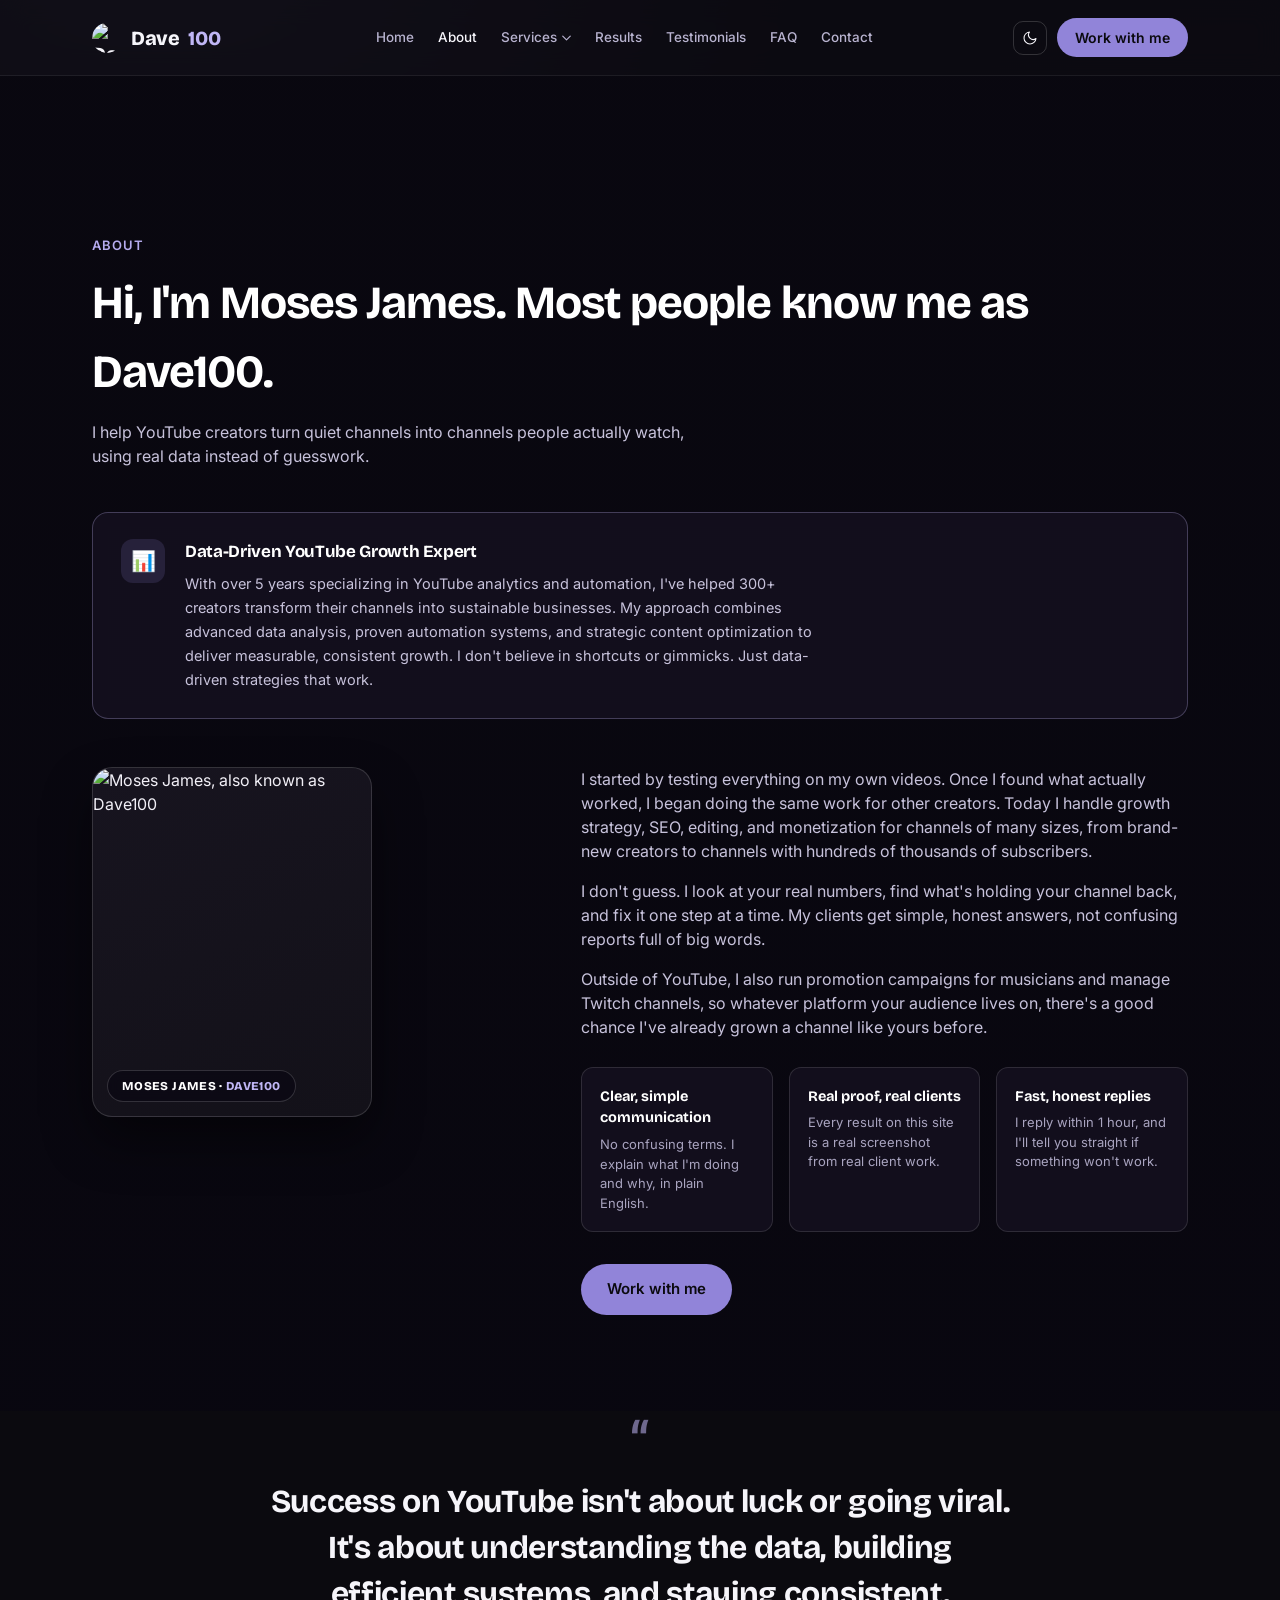
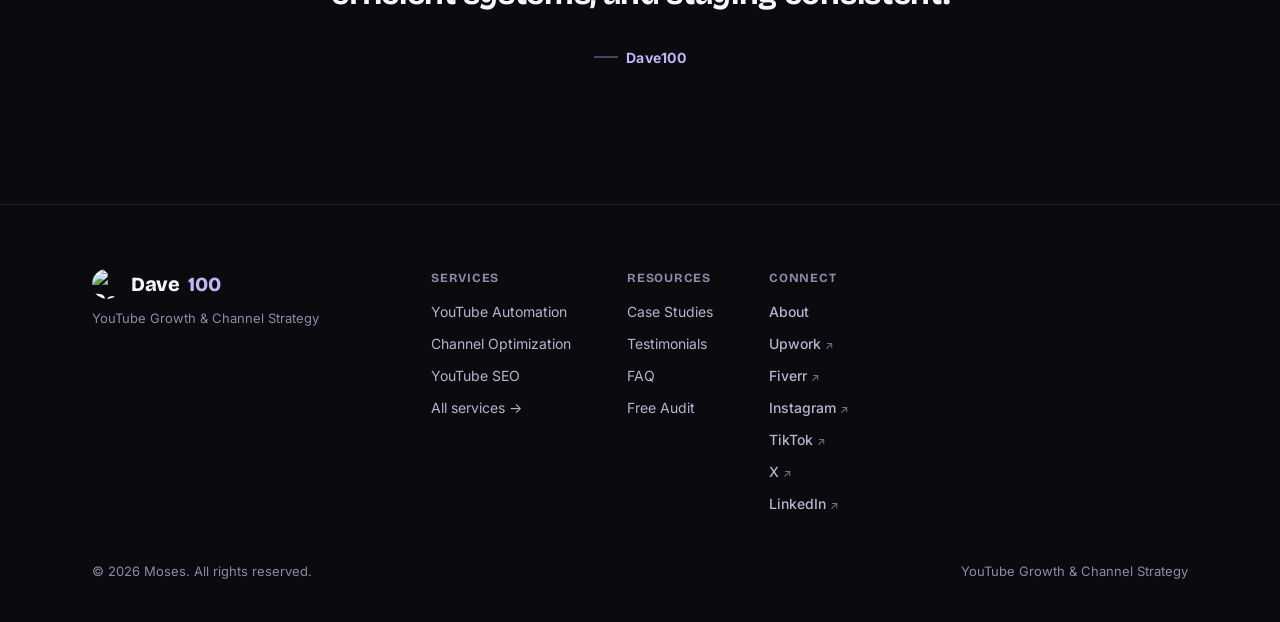
==== about.html @ 144887c0 "Initial commit: website structure and styling" ====
<!DOCTYPE html>
<html lang="en">
<head>
<meta charset="UTF-8">
<meta name="viewport" content="width=device-width, initial-scale=1.0">
<title>About Dave100 | YouTube Growth & Channel Strategy</title>
<script>
(function(){
  try{
    var t = localStorage.getItem('moses-theme');
    document.documentElement.setAttribute('data-theme', t === 'light' ? 'light' : 'dark');
  }catch(e){}
  try{
    if('scrollRestoration' in history){ history.scrollRestoration = 'manual'; }
    if(!location.hash){ window.scrollTo(0, 0); }
  }catch(e){}
})();
</script>
<link rel="icon" type="image/png" sizes="32x32" href="images/favicon-32.png">
<link rel="icon" type="image/png" sizes="48x48" href="images/favicon-48.png">
<link rel="apple-touch-icon" href="images/favicon-180.png">
<link rel="preconnect" href="https://fonts.googleapis.com">
<link rel="preconnect" href="https://fonts.gstatic.com" crossorigin>
<link href="https://fonts.googleapis.com/css2?family=Bricolage+Grotesque:opsz,wght@12..96,400;12..96,500;12..96,600;12..96,700;12..96,800&family=Inter:wght@400;500;600;700&display=swap" rel="stylesheet">
<link rel="stylesheet" href="styles.css">
</head>
<body>

<nav>
  <div class="nav-inner">
    <a href="index.html" class="logo"><img src="images/logo-badge.png" alt="Dave100 logo" class="logo-icon">Dave<span>100</span></a>
    <div class="nav-links">
      <a href="index.html">Home</a>
      <a href="about.html" class="is-current">About</a>
      <div class="nav-dropdown" id="servicesDropdown">
        <button type="button" class="nav-dropdown-trigger" id="servicesDropdownBtn" aria-expanded="false" aria-haspopup="true">
          Services
          <svg class="chevron" viewBox="0 0 12 8" aria-hidden="true"><path d="M1 1.5 6 6.5 11 1.5" stroke="currentColor" stroke-width="1.6" fill="none" stroke-linecap="round" stroke-linejoin="round"/></svg>
        </button>
        <div class="nav-dropdown-panel" id="servicesDropdownPanel" role="menu">
          <a href="services/automation.html" role="menuitem"><span>01</span>YouTube Automation</a>
          <a href="services/marketing.html" role="menuitem"><span>02</span>YouTube Marketing</a>
          <a href="services/editing.html" role="menuitem"><span>03</span>Video Editing</a>
          <a href="services/seo.html" role="menuitem"><span>04</span>YouTube SEO</a>
          <a href="services/optimization.html" role="menuitem"><span>05</span>Channel Optimization</a>
          <a href="services/twitch.html" role="menuitem"><span>06</span>Twitch Marketing</a>
          <a href="services/music.html" role="menuitem"><span>07</span>Music Promotion</a>
          <a href="services/obs-studio.html" role="menuitem"><span>08</span>Twitch OBS Studio</a>
          <a href="services/merch.html" role="menuitem"><span>09</span>Merch & Website Design</a>
        </div>
      </div>
      <a href="index.html#results">Results</a>
      <a href="index.html#testimonials">Testimonials</a>
      <a href="index.html#faq">FAQ</a>
      <a href="index.html#contact">Contact</a>
    </div>
    <div class="nav-right">
      <button type="button" class="nav-hamburger" id="navHamburger" aria-label="Open menu" aria-expanded="false" aria-controls="mobileDrawer">
        <svg viewBox="0 0 24 24" fill="none" aria-hidden="true"><circle cx="4" cy="6" r="1.3" fill="currentColor"/><path d="M9 6h11" stroke="currentColor" stroke-width="1.8" stroke-linecap="round"/><circle cx="4" cy="12" r="1.3" fill="currentColor"/><path d="M9 12h11" stroke="currentColor" stroke-width="1.8" stroke-linecap="round"/><circle cx="4" cy="18" r="1.3" fill="currentColor"/><path d="M9 18h11" stroke="currentColor" stroke-width="1.8" stroke-linecap="round"/></svg>
      </button>
      <button type="button" class="theme-toggle" id="themeToggle" aria-label="Switch to light mode" title="Switch theme">
        <svg class="icon icon-moon" viewBox="0 0 24 24" fill="none" aria-hidden="true"><path d="M21 12.79A9 9 0 1 1 11.21 3a7 7 0 0 0 9.79 9.79Z" stroke="currentColor" stroke-width="1.6" stroke-linecap="round" stroke-linejoin="round"/></svg>
        <svg class="icon icon-sun" viewBox="0 0 24 24" fill="none" aria-hidden="true"><circle cx="12" cy="12" r="4.5" stroke="currentColor" stroke-width="1.6"/><path d="M12 2.5v2.2M12 19.3v2.2M4.6 4.6l1.55 1.55M17.85 17.85l1.55 1.55M2.5 12h2.2M19.3 12h2.2M4.6 19.4l1.55-1.55M17.85 6.15l1.55-1.55" stroke="currentColor" stroke-width="1.6" stroke-linecap="round"/></svg>
      </button>
      <a href="index.html#contact" class="nav-cta">Work with me</a>
    </div>
  </div>
</nav>

<div class="mobile-drawer-overlay" id="mobileDrawerOverlay" aria-hidden="true"></div>
<aside class="mobile-drawer" id="mobileDrawer" role="dialog" aria-label="Site menu" aria-hidden="true">
  <div class="mobile-drawer-head">
    <div class="logo">Dave<span>100</span></div>
    <button type="button" class="mobile-drawer-close" id="mobileDrawerClose" aria-label="Close menu">
      <svg viewBox="0 0 24 24" fill="none" aria-hidden="true"><path d="M6 6l12 12M18 6 6 18" stroke="currentColor" stroke-width="1.8" stroke-linecap="round"/></svg>
    </button>
  </div>
  <nav class="mobile-drawer-links" aria-label="Mobile site navigation">
    <a href="index.html">Home</a>
    <a href="about.html" class="is-current">About</a>

    <div class="mobile-drawer-group" id="drawerServicesGroup">
      <button type="button" class="mobile-drawer-group-trigger" id="drawerServicesTrigger" aria-expanded="false">
        Services
        <svg class="chevron" viewBox="0 0 12 8" aria-hidden="true"><path d="M1 1.5 6 6.5 11 1.5" stroke="currentColor" stroke-width="1.6" fill="none" stroke-linecap="round" stroke-linejoin="round"/></svg>
      </button>
      <div class="mobile-drawer-group-panel">
        <div>
          <div class="mobile-drawer-sublinks">
          <a href="services/automation.html">YouTube Automation</a>
          <a href="services/marketing.html">YouTube Marketing</a>
          <a href="services/editing.html">YouTube Video Editing</a>
          <a href="services/seo.html">YouTube SEO</a>
          <a href="services/optimization.html">Channel Optimization</a>
          <a href="services/twitch.html">Twitch Marketing</a>
          <a href="services/music.html">Music Promotion</a>
          <a href="services/obs-studio.html">Twitch OBS Studio</a>
          <a href="services/merch.html">Merch & Website Design</a>
          </div>
        </div>
      </div>
    </div>


    <div class="mobile-drawer-section-title">Resources</div>
    <a href="index.html#results">Results</a>
    <a href="index.html#testimonials">Testimonials</a>
    <a href="index.html#faq">FAQ</a>
    <a href="index.html#contact">Contact</a>

    <div class="mobile-drawer-section-title">Connect</div>
          <a href="https://www.upwork.com/freelancers/~0114f103cef5f4c0cb?mp_source=share" target="_blank" rel="noopener noreferrer">Upwork <span class="ext-arrow">↗</span></a>
          <a href="https://www.fiverr.com/daveexpertsolut" target="_blank" rel="noopener noreferrer">Fiverr <span class="ext-arrow">↗</span></a>
          <a href="https://www.instagram.com/dave100expert?igsh=YXFxeG90dHRzeHRy" target="_blank" rel="noopener noreferrer">Instagram <span class="ext-arrow">↗</span></a>
          <a href="https://www.tiktok.com/@dave100pro?_r=1&_t=ZS-98qjq34Yhjo" target="_blank" rel="noopener noreferrer">TikTok <span class="ext-arrow">↗</span></a>
          <a href="https://x.com/mosesmiracle111?s=11" target="_blank" rel="noopener noreferrer">X <span class="ext-arrow">↗</span></a>
          <a href="https://www.linkedin.com/in/james-miracle-34a6613b3?utm_source=share_via&utm_content=profile&utm_medium=member_ios" target="_blank" rel="noopener noreferrer">LinkedIn <span class="ext-arrow">↗</span></a>
  </nav>
  <div class="mobile-drawer-foot">
    <a href="index.html#contact" class="nav-cta">Work with me</a>
  </div>
</aside>

<section class="section" id="about">
  <div class="about-bg-video-wrap" aria-hidden="true">
    <video class="about-bg-video" src="videos/about-page-bg.mp4" autoplay muted loop playsinline preload="metadata"></video>
  </div>
  <div class="wrap">
    <div class="page-hero reveal">
      <span class="section-eyebrow">About</span>
      <h1>Hi, I'm Moses James. Most people know me as Dave100.</h1>
      <p>I help YouTube creators turn quiet channels into channels people actually watch, using real data instead of guesswork.</p>
    </div>
    <div class="about-bio-highlight reveal">
      <div class="about-bio-highlight-icon">📊</div>
      <div>
        <h3>Data-Driven YouTube Growth Expert</h3>
        <p>With over 5 years specializing in YouTube analytics and automation, I've helped 300+ creators transform their channels into sustainable businesses. My approach combines advanced data analysis, proven automation systems, and strategic content optimization to deliver measurable, consistent growth. I don't believe in shortcuts or gimmicks. Just data-driven strategies that work.</p>
      </div>
    </div>
    <div class="about-grid" style="margin-top:48px;">
      <div class="about-head reveal">
        <div class="about-photo">
          <video class="about-photo-glow" src="videos/about-profile-glow.mp4" autoplay muted loop playsinline preload="metadata"></video>
          <img src="images/profile-cutout.png" alt="Moses James, also known as Dave100">
          <div class="about-photo-tag">MOSES JAMES · <em>DAVE100</em></div>
        </div>
      </div>
      <div class="about-body reveal">
        <p>I started by testing everything on my own videos. Once I found what actually worked, I began doing the same work for other creators. Today I handle growth strategy, SEO, editing, and monetization for channels of many sizes, from brand-new creators to channels with hundreds of thousands of subscribers.</p>
        <p>I don't guess. I look at your real numbers, find what's holding your channel back, and fix it one step at a time. My clients get simple, honest answers, not confusing reports full of big words.</p>
        <p>Outside of YouTube, I also run promotion campaigns for musicians and manage Twitch channels, so whatever platform your audience lives on, there's a good chance I've already grown a channel like yours before.</p>
        <div class="about-list">
          <div class="about-item">
            <div class="about-item-title">Clear, simple communication</div>
            <div class="about-item-body">No confusing terms. I explain what I'm doing and why, in plain English.</div>
          </div>
          <div class="about-item">
            <div class="about-item-title">Real proof, real clients</div>
            <div class="about-item-body">Every result on this site is a real screenshot from real client work.</div>
          </div>
          <div class="about-item">
            <div class="about-item-title">Fast, honest replies</div>
            <div class="about-item-body">I reply within 1 hour, and I'll tell you straight if something won't work.</div>
          </div>
        </div>
        <a href="index.html#contact" class="btn-primary about-cta">Work with me</a>
      </div>
    </div>
  </div>
</section>

<section class="section quote-section" id="quote">
  <div class="wrap">
    <blockquote class="pull-quote reveal">
      <span class="quote-mark" aria-hidden="true">&ldquo;</span>
      <p>Success on YouTube isn't about luck or going viral. It's about understanding the data, building efficient systems, and staying consistent.</p>
      <cite>Dave100</cite>
    </blockquote>
  </div>
</section>

<footer>
  <div class="wrap">
    <div class="footer-inner">
      <div class="footer-brand">
        <div class="logo"><img src="images/logo-badge.png" alt="Dave100 logo" class="logo-icon">Dave<span>100</span></div>
        <p class="footer-tagline">YouTube Growth & Channel Strategy</p>
      </div>
      <div class="footer-col-group">
        <div class="footer-col">
          <div class="footer-col-title">Services</div>
          <div class="footer-links">
            <a href="services/automation.html">YouTube Automation</a>
            <a href="services/optimization.html">Channel Optimization</a>
            <a href="services/seo.html">YouTube SEO</a>
            <a href="index.html#services">All services →</a>
          </div>
        </div>
        <div class="footer-col">
          <div class="footer-col-title">Resources</div>
          <div class="footer-links">
            <a href="index.html#results">Case Studies</a>
            <a href="index.html#testimonials">Testimonials</a>
            <a href="index.html#faq">FAQ</a>
            <a href="index.html#contact">Free Audit</a>
          </div>
        </div>
        <div class="footer-col">
          <div class="footer-col-title">Connect</div>
          <div class="footer-social">
            <a href="about.html">About</a>
            <a href="https://www.upwork.com/freelancers/~0114f103cef5f4c0cb?mp_source=share" target="_blank" rel="noopener noreferrer">Upwork <span class="ext-arrow">↗</span></a>
            <a href="https://www.fiverr.com/daveexpertsolut" target="_blank" rel="noopener noreferrer">Fiverr <span class="ext-arrow">↗</span></a>
            <a href="https://www.instagram.com/dave100expert?igsh=YXFxeG90dHRzeHRy" target="_blank" rel="noopener noreferrer">Instagram <span class="ext-arrow">↗</span></a>
            <a href="https://www.tiktok.com/@dave100pro?_r=1&_t=ZS-98qjq34Yhjo" target="_blank" rel="noopener noreferrer">TikTok <span class="ext-arrow">↗</span></a>
            <a href="https://x.com/mosesmiracle111?s=11" target="_blank" rel="noopener noreferrer">X <span class="ext-arrow">↗</span></a>
            <a href="https://www.linkedin.com/in/james-miracle-34a6613b3?utm_source=share_via&utm_content=profile&utm_medium=member_ios" target="_blank" rel="noopener noreferrer">LinkedIn <span class="ext-arrow">↗</span></a>
          </div>
        </div>
      </div>
    </div>
    <div class="footer-bottom">
      <span>© 2026 Moses. All rights reserved.</span>
      <span>YouTube Growth & Channel Strategy</span>
    </div>
  </div>
</footer>

<div class="cursor-ring" id="cursorRing" aria-hidden="true"></div>
<div class="cursor-dot" id="cursorDot" aria-hidden="true"></div>

<!--Start of Tawk.to Script-->
<script type="text/javascript">
var Tawk_API=Tawk_API||{}, Tawk_LoadStart=new Date();
(function(){
var s1=document.createElement("script"),s0=document.getElementsByTagName("script")[0];
s1.async=true;
s1.src='https://embed.tawk.to/6a823860d009381d496a9891/1k06aofo2';
s1.charset='UTF-8';
s1.setAttribute('crossorigin','*');
s0.parentNode.insertBefore(s1,s0);
})();
</script>
<!--End of Tawk.to Script-->

<script src="script.js"></script>
</body>
</html>
---- styles.css ----
:root{
  --bg:#0b0a0f;
  --bg-raised:#131119;
  --bg-card:#17141f;
  --accent:#9184d9;
  --accent-bright:#c0b6f5;
  --accent-2:#5b8ff0;
  --accent-line:#4a4361;
  --accent-wash:rgba(145,132,217,0.16);
  --text:#f6f5fa;
  --text-dim:#b8b3cf;
  --text-faint:#8f89a8;
  --success:#7ee0b0;
  --yt-red:#ff2b2b;
  --radius:16px;
  --hairline:rgba(255,255,255,0.08);
  --hairline-soft:rgba(255,255,255,0.07);
  --hairline-strong:rgba(255,255,255,0.16);
  --orbit-ring-color:rgba(196,186,247,0.42);
  --orbit-glow:rgba(145,132,217,0.16);
  --shadow-color:rgba(0,0,0,0.4);
  --nav-bg:rgba(11,10,15,0.85);
  --bg-gradient:
    radial-gradient(1100px 700px at 12% -8%, color-mix(in srgb, var(--accent) 32%, transparent), transparent 60%),
    radial-gradient(900px 650px at 100% 105%, color-mix(in srgb, var(--accent-2) 26%, transparent), transparent 55%),
    linear-gradient(165deg, #100d1c 0%, #151228 38%, #0c0a14 72%, #0e0b1a 100%);
  color-scheme:dark;
}
:root[data-theme='light']{
  --bg:#f8f7fb;
  --bg-raised:#ffffff;
  --bg-card:#ffffff;
  --accent:#6a5cc4;
  --accent-bright:#584aad;
  --accent-2:#3f6fd6;
  --accent-line:#d9d3f2;
  --accent-wash:rgba(106,92,196,0.1);
  --text:#18162a;
  --text-dim:#565270;
  --text-faint:#8783a0;
  --success:#1f9c5c;
  --hairline:rgba(24,18,50,0.09);
  --hairline-soft:rgba(24,18,50,0.07);
  --hairline-strong:rgba(24,18,50,0.14);
  --orbit-ring-color:rgba(88,74,173,0.35);
  --orbit-glow:rgba(106,92,196,0.12);
  --shadow-color:rgba(30,24,60,0.14);
  --nav-bg:rgba(248,247,251,0.85);
  --bg-gradient:
    radial-gradient(1100px 700px at 12% -8%, color-mix(in srgb, var(--accent) 16%, transparent), transparent 60%),
    radial-gradient(900px 650px at 100% 105%, color-mix(in srgb, var(--accent-2) 13%, transparent), transparent 55%),
    linear-gradient(165deg, #faf9fd 0%, #f4f2fb 38%, #f9f8fc 72%, #fbfafe 100%);
  color-scheme:light;
}
*{margin:0;padding:0;box-sizing:border-box;}
html{scroll-behavior:smooth;}
body{
  background:var(--bg-gradient),var(--bg);
  background-attachment:fixed;
  color:var(--text);
  font-family:'Inter',sans-serif;
  line-height:1.5;
  overflow-x:hidden;
  transition:color .35s ease;
}
@media(max-width:640px){body{background-attachment:scroll;}}
h1,h2,h3,h4{font-family:'Bricolage Grotesque',sans-serif;font-weight:700;letter-spacing:-0.02em;}
a{color:inherit;text-decoration:none;}
img{max-width:100%;display:block;}
.wrap{max-width:1160px;margin:0 auto;padding:0 32px;}
@media(max-width:640px){.wrap{padding:0 20px;}}

/* NAV */
nav{
  position:sticky;top:0;z-index:100;
  background:var(--nav-bg);
  backdrop-filter:blur(12px);
  border-bottom:1px solid var(--hairline-soft);
  transition:background-color .35s ease,border-color .35s ease;
}
.nav-inner{
  max-width:1160px;margin:0 auto;padding:18px 32px;
  display:flex;align-items:center;gap:14px;justify-content:space-between;
}
.logo{
  font-family:'Bricolage Grotesque',sans-serif;font-weight:800;font-size:20px;letter-spacing:-0.02em;
  display:inline-flex;align-items:center;gap:9px;
}
.logo span{color:var(--accent-bright);}
.logo-icon{width:30px;height:30px;border-radius:50%;object-fit:cover;flex:none;}
nav .logo{margin-right:16px;flex:none;}
@media(max-width:640px){.nav-inner{padding:14px 20px;}}
.nav-links{display:flex;gap:24px;font-size:13.5px;font-weight:500;color:var(--text-dim);}
.nav-links a.is-current{color:var(--text);}
.nav-links a:hover{color:var(--text);}
.nav-cta{
  background:var(--accent);color:#0b0a0f;padding:9px 18px;border-radius:999px;
  font-size:14px;font-weight:600;white-space:nowrap;
}
.nav-cta:hover{background:var(--accent-bright);}
@media(max-width:900px){.nav-links{display:none;}}

/* mobile nav: keep the toggle + CTA both fully visible and tappable.
   Below ~420px the CTA drops to its own full-width row instead of
   squeezing next to the toggle. */
.nav-right{display:flex;align-items:center;gap:10px;flex:none;}
@media(max-width:420px){
  .nav-inner{flex-wrap:wrap;row-gap:10px;}
  .nav-right{flex:1 0 100%;justify-content:space-between;}
  .nav-cta{flex:1;text-align:center;padding:11px 18px;}
}

/* services dropdown */
.nav-dropdown{position:relative;display:flex;align-items:center;}
.nav-dropdown-trigger{
  display:inline-flex;align-items:center;gap:5px;
  background:none;border:none;padding:0;margin:0;
  font:inherit;color:inherit;cursor:pointer;
}
.nav-dropdown-trigger:hover{color:var(--text);}
.chevron{width:9px;height:6px;transition:transform .2s ease;}
.nav-dropdown-trigger[aria-expanded='true'] .chevron{transform:rotate(180deg);}
.nav-dropdown-panel{
  position:absolute;top:calc(100% + 16px);left:0;z-index:110;
  min-width:220px;padding:6px;
  background:var(--bg-card);border:1px solid var(--hairline-strong);
  border-radius:12px;box-shadow:0 20px 40px var(--shadow-color);
  opacity:0;visibility:hidden;transform:translateY(-6px);
  transition:opacity .18s ease,transform .18s ease,visibility .18s;
}
.nav-dropdown.is-open .nav-dropdown-panel{opacity:1;visibility:visible;transform:translateY(0);}
.nav-dropdown-panel a{
  display:flex;align-items:center;gap:10px;
  padding:9px 12px;border-radius:8px;font-size:13px;font-weight:500;color:var(--text);
  transition:background-color .15s ease,color .15s ease;
}
.nav-dropdown-panel a:hover{background:var(--accent-wash);color:var(--accent-bright);}
.nav-dropdown-panel a span{font-family:'Bricolage Grotesque',sans-serif;font-size:11px;color:var(--accent-bright);min-width:16px;}

/* theme toggle */
.theme-toggle{
  display:inline-flex;align-items:center;justify-content:center;
  width:34px;height:34px;
  background:none;border:1px solid var(--hairline-strong);border-radius:10px;
  color:var(--text);cursor:pointer;transition:border-color .2s ease,color .2s ease,transform .2s ease;
  flex:none;
}
.theme-toggle:hover{border-color:var(--accent);color:var(--accent);}
.theme-toggle:active{transform:scale(.92);}
.theme-toggle .icon{width:16px;height:16px;}
.theme-toggle .icon-sun{display:none;}
:root[data-theme='light'] .theme-toggle .icon-moon{display:none;}
:root[data-theme='light'] .theme-toggle .icon-sun{display:block;}

/* scroll-to flash on service cards, triggered from the dropdown */
.service-card.flash{animation:service-flash 1.4s ease;}
@keyframes service-flash{
  0%,100%{background:var(--bg-card);}
  25%{background:var(--accent-wash);}
}
@media (prefers-reduced-motion: reduce){
  .service-card.flash{animation:none;}
}

/* HERO */
.hero{padding:96px 0 80px;position:relative;}
.hero-grid{display:grid;grid-template-columns:1.1fr 1fr;gap:56px;align-items:center;}
@media(max-width:900px){.hero-grid{grid-template-columns:1fr;gap:64px;}}
.eyebrow{
  display:inline-flex;align-items:center;gap:8px;
  color:var(--accent-bright);font-size:13px;font-weight:600;
  text-transform:uppercase;letter-spacing:0.08em;margin-bottom:20px;
}
.eyebrow::before{content:'';width:6px;height:6px;border-radius:50%;background:var(--success);box-shadow:0 0 8px var(--success);}
.hero h1{
  font-size:clamp(36px,5.4vw,58px);
  line-height:1.05;
  margin-bottom:22px;
}
.hero h1 .highlight{color:var(--accent-bright);}
.hero-copy p{font-size:17px;color:var(--text-dim);max-width:540px;margin-bottom:14px;}
.hero-copy p:last-child{margin-bottom:0;}
.hero-ctas{display:flex;gap:14px;flex-wrap:wrap;margin-top:28px;}
.btn-primary{
  background:var(--accent);color:#0b0a0f;padding:14px 26px;border-radius:999px;
  font-weight:600;font-size:15px;transition:transform .2s,background .2s;
}
.btn-primary:hover{background:var(--accent-bright);transform:translateY(-2px);}
.btn-secondary{
  border:1px solid var(--hairline-strong);padding:14px 26px;border-radius:999px;
  font-weight:600;font-size:15px;color:var(--text);transition:border-color .2s,transform .2s;
}
.btn-secondary:hover{border-color:var(--accent);transform:translateY(-2px);}
.hero-trust{display:flex;flex-wrap:wrap;gap:10px 22px;margin-top:26px;font-size:13px;color:var(--text-faint);}
.hero-trust span{display:inline-flex;align-items:center;gap:7px;}
.hero-trust span::before{content:'';width:5px;height:5px;border-radius:50%;background:var(--success);flex:none;}

/* hero orbit: photo size and ring radii are tuned together per tier so the
   rings always clear the portrait (plus its overhanging name-tag and stat
   chip) and the labels never exceed the column width of the hero grid's
   second track (verified against real layout, not assumed viewport width,
   since .wrap caps out at 1160px). Radii must stay bigger than the photo
   card's full footprint (photo + name-tag above + stat chip below-left) or
   the rings/labels render underneath that opaque block and disappear. */
.hero-orbit{
  position:relative;display:flex;align-items:center;justify-content:center;
  width:100%;min-height:480px;overflow:visible;
}
.orbit-ring{
  --radius:160px;
  position:absolute;top:50%;left:50%;
  width:calc(var(--radius) * 2);height:calc(var(--radius) * 2);
  margin:calc(var(--radius) * -1) 0 0 calc(var(--radius) * -1);
  border:1.5px solid var(--orbit-ring-color);border-radius:50%;
  box-shadow:0 0 26px var(--orbit-glow), inset 0 0 26px var(--orbit-glow);
  z-index:1;pointer-events:none;
}
.orbit-ring-outer{--radius:225px;animation:orbit-spin 38s linear infinite;}
.orbit-ring-inner{--radius:190px;border-style:dashed;animation:orbit-spin-reverse 44s linear infinite;}
@keyframes orbit-spin{from{transform:rotate(0deg);}to{transform:rotate(360deg);}}
@keyframes orbit-spin-reverse{from{transform:rotate(0deg);}to{transform:rotate(-360deg);}}

.orbit-item{
  position:absolute;top:50%;left:50%;width:1px;height:1px;
  transform:translate(-50%,-50%) rotate(var(--angle)) translateX(var(--radius));
}
.orbit-label{
  display:inline-flex;align-items:center;white-space:nowrap;
  padding:4px 8px;border-radius:999px;
  background:var(--bg-card);border:1px solid var(--orbit-ring-color);
  font-size:8.5px;font-weight:600;letter-spacing:0.02em;text-transform:uppercase;color:var(--text-dim);
  transform:translate(-50%,-50%) rotate(calc(-1 * var(--angle)));
  animation:orbit-counter 38s linear infinite;
}
@keyframes orbit-counter{
  from{transform:translate(-50%,-50%) rotate(calc(-1 * var(--angle)));}
  to{transform:translate(-50%,-50%) rotate(calc(-1 * var(--angle) - 360deg));}
}
.orbit-mark{
  display:inline-block;width:0;height:0;margin-right:4px;flex:none;
  border-top:2.5px solid transparent;border-bottom:2.5px solid transparent;
  border-left:4px solid var(--yt-red);opacity:.8;
}
.orbit-badge{
  display:inline-flex;white-space:nowrap;
  padding:5px 9px;border-radius:999px;
  background:var(--accent-wash);border:1px solid var(--accent-line);
  font-family:'Bricolage Grotesque',sans-serif;font-size:9px;font-weight:700;color:var(--accent-bright);
  transform:translate(-50%,-50%) rotate(calc(-1 * var(--angle)));
  animation:orbit-counter-reverse 44s linear infinite;
}
@keyframes orbit-counter-reverse{
  from{transform:translate(-50%,-50%) rotate(calc(-1 * var(--angle)));}
  to{transform:translate(-50%,-50%) rotate(calc(-1 * var(--angle) + 360deg));}
}
.hero-orbit:hover .orbit-ring,
.hero-orbit:hover .orbit-label,
.hero-orbit:hover .orbit-badge{animation-play-state:paused;}

.hero-photo-wrap{
  position:relative;width:100%;max-width:218px;z-index:2;
}

/* single-column hero (tablet down to ~641px): the orbit gets the whole
   wrap width to itself, so it can be noticeably larger. These rules must
   stay AFTER the base .hero-photo-wrap rule above (same specificity) or
   the unconditional base rule wins the cascade and the photo never
   actually shrinks on mobile, burying the orbit rings behind it. */
@media(max-width:899px){
  .hero-orbit{min-height:540px;}
  .hero-photo-wrap{max-width:260px;}
  .orbit-ring-outer{--radius:250px;}
  .orbit-ring-inner{--radius:182px;}
  .orbit-label{font-size:10.5px;padding:5px 11px;}
  .orbit-badge{font-size:11px;padding:6px 12px;}
}
@media(max-width:640px){
  .hero-orbit{min-height:400px;}
  .hero-photo-wrap{max-width:140px;}
  .orbit-ring-outer{--radius:150px;}
  .orbit-ring-inner{--radius:110px;}
  .orbit-label{font-size:8px;padding:4px 7px;letter-spacing:0.01em;}
  .orbit-mark{margin-right:2px;border-left-width:3px;}
  .orbit-badge{font-size:9.5px;padding:5px 9px;}
  .hero-stat-chip{padding:9px 12px;border-radius:11px;bottom:-8px;left:-8px;}
  .hero-stat-chip .num{font-size:16px;}
  .hero-stat-chip .label{font-size:9.5px;}
  .hero-signature{padding:5px 9px;left:6px;top:-6px;}
  .hero-name{font-size:9.5px;}
  .hero-logo{font-size:8px;}
}
@media(max-width:360px){
  .hero-orbit{min-height:350px;}
  .orbit-ring-outer{--radius:126px;}
  .orbit-ring-inner{--radius:92px;}
  .hero-photo-wrap{max-width:122px;}
  .hero-stat-chip{padding:6px 9px;border-radius:9px;bottom:-6px;left:-6px;max-width:90px;}
  .hero-stat-chip .num{font-size:13px;}
  .hero-stat-chip .label{font-size:8px;line-height:1.25;}
  .hero-signature{padding:4px 7px;left:4px;top:-5px;}
  .hero-name{font-size:8px;}
  .hero-logo{font-size:7px;}
}
.hero-photo{
  aspect-ratio:4/5;border-radius:24px;
  background:linear-gradient(155deg,var(--bg-card),var(--bg-raised));
  border:1px solid var(--hairline);
  display:flex;align-items:center;justify-content:center;
  overflow:hidden;position:relative;z-index:1;
}
.hero-photo-glow{
  position:absolute;inset:-6%;width:112%;height:112%;object-fit:cover;z-index:0;
  opacity:.85;mix-blend-mode:screen;
}
@media (prefers-reduced-motion: reduce){.hero-photo-glow{display:none;}}

/* rolling lottie-style blob animation behind the profile photo: three
   blurred orbs continuously circling the card, peeking out past its edges */
.hero-photo-roll{position:absolute;inset:-34%;z-index:0;pointer-events:none;}
.hero-photo-roll span{
  position:absolute;top:50%;left:50%;width:56%;height:56%;
  margin:-28% 0 0 -28%;border-radius:50%;
  filter:blur(22px);opacity:.85;mix-blend-mode:screen;
  animation:hero-roll 9s linear infinite;
}
.hero-photo-roll span:nth-child(1){background:var(--accent);}
.hero-photo-roll span:nth-child(2){background:var(--accent-2);animation-delay:-3s;}
.hero-photo-roll span:nth-child(3){background:var(--yt-red);animation-delay:-6s;}
@keyframes hero-roll{
  0%{transform:rotate(0deg) translateX(36%) rotate(0deg) scale(1);}
  50%{transform:rotate(180deg) translateX(36%) rotate(-180deg) scale(1.25);}
  100%{transform:rotate(360deg) translateX(36%) rotate(-360deg) scale(1);}
}
@media (prefers-reduced-motion: reduce){.hero-photo-roll{display:none;}}
.hero-bg-particles{position:absolute;inset:0;z-index:1;}
.hero-photo img{width:100%;height:100%;object-fit:cover;position:relative;z-index:2;}
.hero-photo .placeholder-label{
  color:var(--text-faint);font-size:13px;text-align:center;padding:20px;
}
.hero-stat-chip{
  position:absolute;bottom:-4px;left:-4px;z-index:5;
  background:var(--bg-raised);border:1px solid var(--hairline-strong);
  border-radius:14px;padding:14px 18px;
  box-shadow:0 20px 40px var(--shadow-color);
}
.hero-stat-chip .num{font-family:'Bricolage Grotesque',sans-serif;font-weight:800;font-size:22px;color:var(--accent-bright);}
.hero-stat-chip .label{font-size:12px;color:var(--text-dim);}

/* stat bar */
.statbar{
  border-top:1px solid var(--hairline);
  border-bottom:1px solid var(--hairline);
  padding:32px 0;
}
.statbar-inner{display:flex;justify-content:space-between;flex-wrap:wrap;gap:24px;}
.stat{text-align:left;}
.stat .num{font-family:'Bricolage Grotesque',sans-serif;font-weight:800;font-size:32px;color:var(--text);}
.stat .label{font-size:13px;color:var(--text-faint);margin-top:4px;}

/* logo ticker: infinite horizontal scroll of partner/brand logos.
   Two identical sets sit back to back in the track; translating exactly
   -50% loops seamlessly since the visible window only ever shows one
   set's worth of width at a time. */
.logo-ticker-wrap{padding:36px 0;border-bottom:1px solid var(--hairline);}
.logo-ticker-label{
  text-align:center;font-size:12px;font-weight:600;letter-spacing:0.08em;text-transform:uppercase;
  color:var(--text-faint);margin-bottom:22px;
}
.logo-ticker{
  overflow:hidden;
  -webkit-mask-image:linear-gradient(90deg,transparent,#000 10%,#000 90%,transparent);
  mask-image:linear-gradient(90deg,transparent,#000 10%,#000 90%,transparent);
}
.logo-ticker-track{
  display:flex;align-items:center;gap:56px;width:max-content;
  animation:ticker-scroll 22s linear infinite;
}
.logo-ticker-track img{
  height:46px;width:auto;border-radius:8px;flex:none;
  opacity:0.8;filter:grayscale(0.2);
  transition:opacity .2s ease,filter .2s ease;
}
.logo-ticker-track img:hover{opacity:1;filter:grayscale(0);}
@keyframes ticker-scroll{
  from{transform:translateX(0);}
  to{transform:translateX(-50%);}
}
@media (prefers-reduced-motion: reduce){
  .logo-ticker-track{animation:none;overflow-x:auto;}
}

/* SECTION HEADERS */
.section{padding:96px 0;}
.page-hero{padding:64px 0 8px;}
.page-hero h1{font-size:clamp(30px,4.6vw,46px);margin-bottom:14px;}
.page-hero p{color:var(--text-dim);font-size:16px;max-width:600px;}
.section-head{max-width:600px;margin-bottom:52px;}
.section-eyebrow{color:var(--accent-bright);font-size:13px;font-weight:600;text-transform:uppercase;letter-spacing:0.08em;margin-bottom:12px;display:block;}
.section h2{font-size:clamp(28px,3.6vw,40px);margin-bottom:14px;}
.section-head p{color:var(--text-dim);font-size:16px;}

/* ABOUT */
#about{
  position:relative;
  background:var(--bg);
  color:#f2f0f7;
  overflow:hidden;
}
#about .wrap{position:relative;z-index:1;}
.about-bg-video-wrap{position:absolute;inset:0;overflow:hidden;z-index:0;pointer-events:none;}
.about-bg-video{width:100%;height:100%;object-fit:cover;opacity:0.65;}
.about-bg-video-wrap::after{
  content:'';position:absolute;inset:0;
  background:linear-gradient(rgba(8,6,16,0.62),rgba(8,6,16,0.74));
}
@media (prefers-reduced-motion: reduce){.about-bg-video-wrap{display:none;}}
#about .section-eyebrow{color:#b6acef;}
#about h2,#about h1{color:#fff;}
#about .about-head p,
#about .about-body p,
#about .page-hero p{color:#c7c2db;}
.about-grid{display:grid;grid-template-columns:minmax(0,5fr) minmax(0,7fr);gap:56px;}
@media(max-width:900px){.about-grid{grid-template-columns:1fr;gap:32px;}}
.about-head{margin-bottom:0;}
.about-head p{margin-top:14px;}
.about-photo{
  position:relative;width:100%;max-width:280px;margin-bottom:28px;
  border-radius:20px;overflow:hidden;aspect-ratio:4/5;
  border:1px solid rgba(255,255,255,0.14);
  box-shadow:0 24px 50px rgba(0,0,0,0.45);
  background:linear-gradient(155deg,var(--bg-card),var(--bg-raised));
  opacity:0;transform:translateY(24px) scale(.96);
  transition:opacity .6s cubic-bezier(.22,1,.36,1),transform .6s cubic-bezier(.22,1,.36,1);
}
.about-photo.is-visible{
  opacity:1;transform:translateY(0) scale(1);
  animation:about-photo-float 5s ease-in-out .6s infinite;
}
@keyframes about-photo-float{
  0%,100%{transform:translateY(0) scale(1);}
  50%{transform:translateY(-9px) scale(1);}
}
.about-photo-glow{position:absolute;inset:0;width:100%;height:100%;object-fit:cover;z-index:0;opacity:.85;}
.about-photo img{position:relative;z-index:1;width:100%;height:100%;object-fit:cover;}
@media (prefers-reduced-motion: reduce){.about-photo-glow{display:none;}}
.about-photo-tag{
  position:absolute;left:14px;bottom:14px;z-index:2;
  background:rgba(10,8,18,0.72);backdrop-filter:blur(6px);
  border:1px solid rgba(255,255,255,0.16);border-radius:999px;
  padding:6px 14px;font-family:'Bricolage Grotesque',sans-serif;font-weight:800;
  font-size:12px;letter-spacing:0.03em;color:#fff;
}
.about-photo-tag em{font-style:normal;color:var(--accent-bright);}
@media(max-width:900px){.about-photo{max-width:220px;}}
.about-body p{font-size:16px;margin-bottom:16px;max-width:62ch;}
.about-list{display:grid;gap:16px;margin:28px 0 32px;}
@media(min-width:560px){.about-list{grid-template-columns:1fr 1fr 1fr;}}
.about-item{
  background:rgba(23,19,34,0.72);border:1px solid rgba(255,255,255,0.12);border-radius:12px;padding:18px;
  backdrop-filter:blur(6px);
  opacity:0;transform:translateY(20px);
  transition:opacity .38s ease-out,transform .38s ease-out,box-shadow .32s ease-out,border-color .32s ease-out;
}
.about-item.is-visible{opacity:1;transform:translateY(0);}
.about-item:hover{
  transform:translateY(-6px) scale(1.02);
  border-color:rgba(192,182,245,0.4);
  box-shadow:0 20px 44px rgba(0,0,0,0.4),0 0 30px var(--accent-wash);
}
.about-item-title{font-family:'Bricolage Grotesque',sans-serif;font-weight:700;font-size:14.5px;margin-bottom:6px;color:#fff;}
.about-item-body{font-size:13px;color:#a9a4c0;line-height:1.5;}
.about-cta{display:inline-flex;}

/* About page: credentials highlight banner */
.about-bio-highlight{
  display:flex;gap:20px;align-items:flex-start;margin-top:36px;
  background:rgba(23,19,34,0.72);border:1px solid rgba(192,182,245,0.28);border-radius:16px;
  padding:26px 28px;backdrop-filter:blur(6px);
}
@media(max-width:640px){.about-bio-highlight{flex-direction:column;gap:14px;padding:22px;}}
.about-bio-highlight-icon{
  width:44px;height:44px;flex:none;border-radius:12px;background:var(--accent-wash);
  display:flex;align-items:center;justify-content:center;font-size:20px;
}
.about-bio-highlight h3{font-size:17px;color:#fff;margin-bottom:8px;}
.about-bio-highlight p{font-size:14.5px;color:#c7c2db;line-height:1.65;max-width:70ch;}
@media(max-width:640px){
  #about{background-attachment:scroll;}
}

/* fade in on scroll */
.reveal{opacity:0;transform:translateY(24px);transition:opacity .7s ease,transform .7s ease;}
.reveal.visible{opacity:1;transform:translateY(0);}

/* SERVICES */
.services-grid{display:grid;grid-template-columns:repeat(3,1fr);gap:20px;}
@media(max-width:900px){.services-grid{grid-template-columns:repeat(2,1fr);}}
@media(max-width:600px){.services-grid{grid-template-columns:1fr;}}
.service-card{
  background:var(--bg-card);border:1px solid var(--hairline);
  border-radius:var(--radius);padding:28px 24px;cursor:pointer;
  opacity:0;transform:translateY(20px);
  transition:opacity .38s ease-out,transform .38s ease-out,
    box-shadow .32s ease-out,border-color .32s ease-out,background-color .32s ease-out;
}
.service-card-hint{
  display:inline-block;margin-top:14px;font-size:12.5px;font-weight:600;color:var(--accent-bright);
}
.service-card.is-visible{opacity:1;transform:translateY(0);}
.service-card:hover{
  transform:translateY(-6px) scale(1.02);
  border-color:var(--accent-line);background:var(--bg-raised);
  box-shadow:0 22px 46px var(--shadow-color),0 0 34px var(--accent-wash);
}
.service-icon{
  width:40px;height:40px;border-radius:10px;
  background:var(--accent-wash);
  display:flex;align-items:center;justify-content:center;
  margin-bottom:18px;font-size:18px;
}
.service-card:hover .service-icon{animation:icon-pop .5s ease;}
@keyframes icon-pop{
  0%{transform:rotate(0deg) scale(1);}
  40%{transform:rotate(-14deg) scale(1.18);}
  100%{transform:rotate(0deg) scale(1);}
}
.service-card h3{font-size:17px;margin-bottom:10px;}
.service-outcome{color:var(--accent-bright);font-size:14px;font-weight:600;line-height:1.4;}

/* RESULTS */
.results-grid{display:grid;grid-template-columns:repeat(auto-fit,minmax(300px,1fr));gap:24px;}
@media(max-width:640px){.results-grid{grid-template-columns:1fr;}}
.result-card{
  background:var(--bg-card);border:1px solid var(--hairline);
  border-radius:var(--radius);overflow:hidden;
  opacity:0;transform:translateY(34px) scale(.82) rotate(-2deg);
  transition:opacity .6s cubic-bezier(.34,1.56,.64,1),transform .6s cubic-bezier(.34,1.56,.64,1),
    box-shadow .32s ease-out,border-color .32s ease-out;
}
.result-card.is-visible{
  opacity:1;transform:translateY(0) scale(1) rotate(0deg);
  animation:result-card-float 6s ease-in-out .6s infinite;
}
@keyframes result-card-float{
  0%,100%{transform:translateY(0) scale(1) rotate(0deg);}
  50%{transform:translateY(-6px) scale(1) rotate(0deg);}
}
.result-card:hover{
  animation-play-state:paused;
  transform:translateY(-6px) scale(1.02);
  border-color:var(--accent-line);
  box-shadow:0 22px 46px var(--shadow-color),0 0 34px var(--accent-wash);
}
.result-image{aspect-ratio:16/11;overflow:hidden;background:var(--bg-raised);}
.result-image img{width:100%;height:100%;object-fit:cover;}
.result-body{padding:22px;}
.result-body h3{font-size:16px;margin-bottom:8px;}
.result-body p{font-size:14px;color:var(--text-dim);margin-bottom:12px;}
.result-outcome{
  display:inline-block;background:var(--accent-wash);color:var(--accent-bright);
  font-size:12px;font-weight:600;padding:6px 12px;border-radius:999px;
  transition:transform .3s ease-out;
}
.result-card:hover .result-outcome{transform:rotate(-4deg) scale(1.1);}
@media (prefers-reduced-motion: reduce){
  .result-card{opacity:1!important;transform:none!important;transition:none!important;animation:none!important;}
  .result-card:hover{transform:none!important;}
  .result-card:hover .result-outcome{transform:none!important;}
}

/* TESTIMONIALS */
.testimonial-grid{display:grid;grid-template-columns:repeat(2,1fr);gap:20px;}
@media(max-width:768px){.testimonial-grid{grid-template-columns:1fr;}}
.testimonial-card{
  display:block;background:var(--bg-card);border:1px solid var(--hairline);
  border-radius:var(--radius);padding:28px;
  opacity:0;transform:translateY(20px);
  transition:opacity .38s ease-out,transform .38s ease-out,
    box-shadow .32s ease-out,border-color .32s ease-out;
}
.testimonial-card.is-visible{opacity:1;transform:translateY(0);}
.testimonial-card:hover{
  border-color:var(--accent-line);
  transform:translateY(-6px) scale(1.015);
  box-shadow:0 20px 44px var(--shadow-color),0 0 30px var(--accent-wash);
}
.stars{color:#f5b94a;font-size:14px;margin-bottom:14px;letter-spacing:2px;}
.testimonial-card p{font-size:15px;color:var(--text);line-height:1.6;margin-bottom:18px;font-style:italic;}
.testimonial-meta{display:flex;align-items:center;gap:10px;}
.testimonial-avatar{
  width:36px;height:36px;border-radius:50%;background:var(--accent-line);
  display:flex;align-items:center;justify-content:center;font-size:13px;font-weight:700;color:var(--text);
  transition:transform .3s ease-out;
}
.testimonial-card:hover .testimonial-avatar{animation:icon-pop .5s ease;}
.testimonial-name{font-size:13px;font-weight:600;}
.testimonial-role{font-size:12px;color:var(--text-faint);}
.testimonial-link{
  display:inline-block;margin-top:16px;font-size:12.5px;font-weight:600;color:var(--accent-bright);
}

/* FAQ */
.faq-list{display:grid;gap:14px;max-width:760px;}
.faq-item{
  background:var(--bg-card);border:1px solid var(--hairline);
  border-radius:14px;padding:6px 22px;
  opacity:0;transform:translateY(20px);
  transition:opacity .38s ease-out,transform .38s ease-out,
    box-shadow .32s ease-out,border-color .32s ease-out;
}
.faq-item.is-visible{opacity:1;transform:translateY(0);}
.faq-item:hover{
  border-color:var(--accent-line);
  transform:translateY(-4px);
  box-shadow:0 16px 34px var(--shadow-color),0 0 24px var(--accent-wash);
}
.faq-item summary{
  padding:18px 0;cursor:pointer;list-style:none;
  display:flex;align-items:center;justify-content:space-between;gap:16px;
  font-family:'Bricolage Grotesque',sans-serif;font-weight:700;font-size:15.5px;
}
.faq-item summary::-webkit-details-marker{display:none;}
.faq-item summary::after{
  content:'+';flex:none;font-size:20px;font-weight:400;color:var(--accent-bright);
  transition:transform .25s ease;
}
.faq-item[open] summary::after{transform:rotate(45deg);}
.faq-item p{padding:0 0 20px;color:var(--text-dim);font-size:14.5px;line-height:1.6;}

/* CTA */
.cta-section{
  background:linear-gradient(155deg,var(--bg-card),var(--bg-raised));
  border-radius:24px;padding:64px 48px;text-align:center;
  border:1px solid var(--hairline);
  margin:0 32px;
}
@media(max-width:640px){.cta-section{padding:48px 24px;margin:0 20px;}}
.cta-section h2{font-size:clamp(26px,4vw,38px);margin-bottom:16px;}
.cta-section p{color:var(--text-dim);margin-bottom:32px;max-width:480px;margin-left:auto;margin-right:auto;}

/* contact form */
.contact-form{max-width:520px;margin:0 auto;text-align:left;}
.form-row{display:grid;grid-template-columns:1fr 1fr;gap:16px;}
@media(max-width:560px){.form-row{grid-template-columns:1fr;}}
.field{
  margin-bottom:16px;
  opacity:0;transform:translateY(16px);
  transition:opacity .4s ease-out,transform .4s ease-out;
}
.field.is-visible{opacity:1;transform:translateY(0);}
.field label{display:block;font-size:13px;font-weight:600;color:var(--text-dim);margin-bottom:6px;}
.field input,.field textarea{
  width:100%;padding:12px 14px;font:inherit;font-size:14px;color:var(--text);
  background:var(--bg);border:1px solid var(--hairline-strong);border-radius:10px;
  transition:border-color .2s ease;
}
.field input:focus,.field textarea:focus{outline:none;border-color:var(--accent);}
.field textarea{resize:vertical;min-height:110px;}
.botcheck{position:absolute;left:-9999px;width:1px;height:1px;opacity:0;}
.form-submit{
  width:100%;justify-content:center;display:flex;
  opacity:0;transform:translateY(16px);
  transition:opacity .4s ease-out,transform .4s ease-out,background-color .2s ease;
}
.form-submit.is-visible{opacity:1;transform:translateY(0);}
.form-submit:disabled{opacity:.6;cursor:not-allowed;transform:none;}
.form-status{margin-top:14px;font-size:14px;min-height:1.4em;}
.form-status.success{color:var(--success);}
.form-status.error{color:#ff6b6b;}
.form-fallback{margin-top:20px;font-size:13px;color:var(--text-faint);}
.form-fallback a{color:var(--accent-bright);}
.form-fallback a:hover{text-decoration:underline;}

/* FOOTER: brand+pages on the left, socials on the right, each column
   stacked vertically rather than one long wrapping row */
footer{padding:64px 0 40px;border-top:1px solid var(--hairline);margin-top:40px;}
.footer-inner{display:grid;grid-template-columns:1fr auto 1fr;align-items:start;gap:48px;}
.footer-brand{display:flex;flex-direction:column;gap:10px;max-width:280px;}
.footer-tagline{font-size:13px;color:var(--text-faint);}
.footer-col-group{display:flex;gap:56px;flex-wrap:wrap;justify-content:center;grid-column:2;}
@media(max-width:700px){
  .footer-inner{grid-template-columns:1fr;justify-items:start;}
  .footer-col-group{grid-column:1;justify-content:flex-start;}
}
.footer-col-title{
  font-family:'Bricolage Grotesque',sans-serif;font-weight:700;font-size:12.5px;
  text-transform:uppercase;letter-spacing:0.06em;color:var(--text-faint);margin-bottom:14px;
}
.footer-links{display:flex;flex-direction:column;gap:11px;font-size:14px;color:var(--text-dim);}
.footer-links a:hover{color:var(--text);}
.footer-social{display:flex;flex-direction:column;gap:11px;font-size:14px;font-weight:500;color:var(--text-dim);}
.footer-social a:hover{color:var(--accent-bright);}
.ext-arrow{font-size:11px;opacity:.6;}
.footer-bottom{margin-top:48px;font-size:13px;color:var(--text-faint);display:flex;justify-content:space-between;flex-wrap:wrap;gap:12px;}

/* HERO — cinematic growth reveal */
.hero-intro > *{opacity:0;transform:translateY(18px);transition:opacity .8s cubic-bezier(.22,1,.36,1),transform .8s cubic-bezier(.22,1,.36,1);}
.hero-intro.is-revealed .eyebrow{transition-delay:.05s;}
.hero-intro.is-revealed h1{transition-delay:.16s;}
.hero-intro.is-revealed .hero-copy{transition-delay:.32s;}
.hero-intro.is-revealed .hero-ctas{transition-delay:.46s;}
.hero-intro.is-revealed .hero-trust{transition-delay:.58s;}
.hero-intro.is-revealed > *{opacity:1;transform:translateY(0);}

.hero-photo img{
  will-change:filter,transform;
  filter:blur(9px) brightness(0.8) saturate(0.9);
  transform:scale(1.045);
  transition:filter 1.25s cubic-bezier(.22,1,.36,1),transform 1.25s cubic-bezier(.22,1,.36,1);
}
.hero-photo.is-revealed img{filter:blur(0) brightness(1) saturate(1);transform:scale(1);}

.hero-sweep{
  position:absolute;inset:0;z-index:2;pointer-events:none;
  background:linear-gradient(100deg,
    transparent 42%,
    rgba(255,43,43,0.55) 48%,
    rgba(255,255,255,0.92) 50%,
    rgba(255,43,43,0.55) 52%,
    transparent 58%);
  transform:translateX(-140%);
  mix-blend-mode:screen;
  opacity:0;
}
.hero-photo.is-revealed .hero-sweep{animation:hero-sweep-move 1.1s cubic-bezier(.65,0,.35,1) .35s 1 both;}
@keyframes hero-sweep-move{
  0%{transform:translateX(-140%);opacity:0;}
  10%{opacity:1;}
  88%{opacity:1;}
  100%{transform:translateX(140%);opacity:0;}
}

/* a compact corner tag instead of a full-width band, so the name never
   darkens or covers the face; it idly bounces once the reveal settles */
.hero-signature{
  position:absolute;left:12px;top:-6px;z-index:4;
  display:inline-flex;flex-direction:column;align-items:flex-start;gap:3px;
  width:max-content;max-width:calc(100% - 24px);
  padding:7px 12px;border-radius:14px;
  background:rgba(8,6,14,0.82);backdrop-filter:blur(7px);
  border:1px solid rgba(255,255,255,0.16);
  box-shadow:0 10px 24px rgba(0,0,0,0.35);
}
#heroPhoto.is-revealed ~ .hero-signature{animation:hero-signature-bounce 2.6s ease-in-out 1.7s infinite;}
@keyframes hero-signature-bounce{
  0%,100%{transform:translateY(0);}
  50%{transform:translateY(-5px);}
}
.hero-name{
  font-family:'Bricolage Grotesque',sans-serif;font-weight:800;font-size:12.5px;
  letter-spacing:0.03em;text-transform:uppercase;
  text-shadow:0 2px 8px rgba(0,0,0,0.5);white-space:nowrap;
}
.gradient-text,.hero-name .char,.hero-logo,.rotating-word{
  background:linear-gradient(90deg,#f5c563,#f0b429,#21a5d1,#f5c563);
  background-size:300% 100%;-webkit-background-clip:text;background-clip:text;color:transparent;
  animation:name-gradient-shift 6s ease infinite;
}
.hero-name .char{
  display:inline-block;opacity:0;transform:translateY(8px);transition:opacity .5s ease,transform .5s ease;
}
.hero-name .char.is-space{width:5px;background:none;}
#heroPhoto.is-revealed ~ .hero-signature .hero-name .char{opacity:1;transform:translateY(0);}
.hero-logo{
  font-family:'Bricolage Grotesque',sans-serif;font-weight:800;font-size:10px;
  letter-spacing:0.04em;
  opacity:0;transition:opacity .6s ease;
}
.hero-logo em{font-style:normal;-webkit-text-fill-color:initial;background:inherit;-webkit-background-clip:inherit;background-clip:inherit;color:inherit;}
.rotating-word{display:inline-block;transition:opacity .35s ease,transform .35s ease;}
.rotating-word.is-swapping{opacity:0;transform:translateY(6px);}
@keyframes name-gradient-shift{
  0%{background-position:0% 50%;}
  50%{background-position:100% 50%;}
  100%{background-position:0% 50%;}
}
@media (prefers-reduced-motion: reduce){
  .hero-name .char,.hero-logo,.rotating-word{animation:none;background-position:0% 50%;}
}
#heroPhoto.is-revealed ~ .hero-signature .hero-logo{opacity:1;transition-delay:.55s;}

/* service-card proof badges: contained within the card, gentle 3D flip */
.service-card{position:relative;}
.service-card:has(.service-proof){padding-right:100px;}
.service-proof{
  position:absolute;top:22px;right:22px;width:64px;aspect-ratio:1/1.15;
  border-radius:10px;overflow:hidden;
  border:1px solid var(--hairline-strong);
  box-shadow:0 10px 22px var(--shadow-color);
  perspective:500px;
}
.service-proof img,.service-proof video{
  width:112%;height:112%;margin:-6%;max-width:none;object-fit:cover;
  display:block;transform-style:preserve-3d;backface-visibility:hidden;
  animation:proof-flip 7s ease-in-out infinite;
}
@keyframes proof-flip{
  0%,100%{transform:rotateY(0deg);}
  50%{transform:rotateY(16deg);}
}
@media(max-width:900px){
  .service-card:has(.service-proof){padding-right:24px;}
  .service-proof{position:static;width:100%;aspect-ratio:16/9;margin-bottom:16px;}
}

/* service detail modal */
.service-modal{
  position:fixed;inset:0;z-index:300;
  display:flex;align-items:center;justify-content:center;padding:24px;
  opacity:0;visibility:hidden;transition:opacity .25s ease,visibility .25s;
}
.service-modal.is-open{opacity:1;visibility:visible;}
.service-modal-backdrop{
  position:absolute;inset:0;background:rgba(6,5,10,0.72);backdrop-filter:blur(4px);
}
.service-modal-panel{
  position:relative;width:min(560px,100%);max-height:min(640px,86vh);overflow-y:auto;
  background:var(--bg-card);border:1px solid var(--hairline-strong);border-radius:20px;
  padding:36px 32px;box-shadow:0 30px 70px rgba(0,0,0,0.5);
  transform:translateY(16px) scale(.98);transition:transform .25s ease;
}
.service-modal.is-open .service-modal-panel{transform:translateY(0) scale(1);}
.service-modal-close{
  position:absolute;top:16px;right:16px;width:34px;height:34px;border-radius:10px;
  border:1px solid var(--hairline-strong);background:none;color:var(--text);cursor:pointer;
  font-size:18px;line-height:1;display:flex;align-items:center;justify-content:center;
  transition:border-color .2s ease,color .2s ease;
}
.service-modal-close:hover{border-color:var(--accent);color:var(--accent);}
.service-modal-icon{
  width:48px;height:48px;border-radius:12px;background:var(--accent-wash);
  display:flex;align-items:center;justify-content:center;font-size:22px;margin-bottom:18px;
}
.service-modal-panel h3{font-size:22px;margin-bottom:14px;padding-right:30px;}
.service-modal-image{
  width:100%;border-radius:12px;overflow:hidden;margin-bottom:18px;border:1px solid var(--hairline);
}
.service-modal-image img{width:100%;display:block;}
.service-modal-panel p{font-size:15px;color:var(--text-dim);line-height:1.65;margin-bottom:22px;}
.service-modal-tools-title{
  font-family:'Bricolage Grotesque',sans-serif;font-weight:700;font-size:13px;
  text-transform:uppercase;letter-spacing:0.05em;color:var(--text-faint);margin-bottom:12px;
}
.service-modal-tools-list{display:flex;flex-wrap:wrap;gap:8px;margin-bottom:26px;}
.service-modal-tools-list span{
  background:var(--accent-wash);color:var(--accent-bright);font-size:12.5px;font-weight:600;
  padding:6px 12px;border-radius:999px;
}
@media(max-width:480px){
  .service-modal-panel{padding:28px 22px;}
}

/* chat widget */
.chat-widget{position:fixed;right:20px;bottom:20px;z-index:200;}
.chat-launcher{
  width:56px;height:56px;border-radius:50%;border:none;cursor:pointer;
  background:var(--accent);color:#0b0a0f;
  display:flex;align-items:center;justify-content:center;
  box-shadow:0 14px 30px var(--shadow-color);
  transition:background-color .2s ease,transform .2s ease;
}
.chat-launcher:hover{background:var(--accent-bright);transform:translateY(-2px);}
.chat-launcher .icon{width:24px;height:24px;}
.chat-launcher .icon-close{display:none;}
.chat-launcher[aria-expanded='true'] .icon-chat{display:none;}
.chat-launcher[aria-expanded='true'] .icon-close{display:block;}

.chat-panel{
  position:absolute;right:0;bottom:72px;width:min(360px,calc(100vw - 40px));
  max-height:min(520px,70vh);display:flex;flex-direction:column;
  background:var(--bg-card);border:1px solid var(--hairline-strong);border-radius:18px;
  box-shadow:0 24px 60px var(--shadow-color);
  opacity:0;visibility:hidden;transform:translateY(12px) scale(.98);transform-origin:bottom right;
  transition:opacity .22s ease,transform .22s ease,visibility .22s;
}
.chat-widget.is-open .chat-panel{opacity:1;visibility:visible;transform:translateY(0) scale(1);}

.chat-header{display:flex;align-items:center;gap:12px;padding:16px 18px;border-bottom:1px solid var(--hairline);}
.chat-avatar{
  width:38px;height:38px;border-radius:50%;flex:none;
  background:var(--accent-line);color:var(--text);
  display:flex;align-items:center;justify-content:center;font-weight:700;font-size:14px;
}
.chat-title{font-family:'Bricolage Grotesque',sans-serif;font-weight:700;font-size:15px;}
.chat-subtitle{display:flex;align-items:center;gap:6px;font-size:12px;color:var(--text-faint);}
.chat-subtitle .dot{width:6px;height:6px;border-radius:50%;background:var(--success);}

.chat-messages{flex:1;overflow-y:auto;padding:16px 18px;display:flex;flex-direction:column;gap:10px;min-height:180px;}
.chat-msg{max-width:84%;padding:10px 13px;border-radius:14px;font-size:13.5px;line-height:1.5;}
.chat-msg.bot{align-self:flex-start;background:var(--bg-raised);border:1px solid var(--hairline);border-bottom-left-radius:4px;}
.chat-msg.user{align-self:flex-end;background:var(--accent);color:#0b0a0f;border-bottom-right-radius:4px;}
.chat-msg a{color:var(--accent-bright);}
.chat-msg.user a{color:#0b0a0f;text-decoration:underline;}

.chat-quick-replies{display:flex;flex-wrap:wrap;gap:8px;padding:0 18px 12px;}
.chat-chip{
  background:var(--accent-wash);color:var(--accent-bright);border:none;border-radius:999px;
  padding:7px 13px;font-size:12.5px;font-weight:600;cursor:pointer;
  transition:background-color .15s ease;
}
.chat-chip:hover{background:var(--accent-line);}

.chat-input-row{display:flex;gap:8px;padding:14px 18px;border-top:1px solid var(--hairline);}
.chat-input-row input{
  flex:1;padding:10px 13px;font:inherit;font-size:13.5px;color:var(--text);
  background:var(--bg);border:1px solid var(--hairline-strong);border-radius:10px;
}
.chat-input-row input:focus{outline:none;border-color:var(--accent);}
.chat-input-row button{
  width:38px;height:38px;flex:none;border-radius:10px;border:none;cursor:pointer;
  background:var(--accent);color:#0b0a0f;display:flex;align-items:center;justify-content:center;
  transition:background-color .15s ease;
}
.chat-input-row button:hover{background:var(--accent-bright);}
.chat-input-row svg{width:17px;height:17px;}

@media(max-width:480px){
  .chat-widget{right:14px;bottom:14px;}
  .chat-panel{width:calc(100vw - 28px);right:-6px;}
}

/* reduced motion: collapse every entrance/ambient animation to its final,
   static state rather than removing the content */
@media (prefers-reduced-motion: reduce){
  .reveal,.reveal.visible{opacity:1!important;transform:none!important;transition:none!important;}
  .hero-intro > *{opacity:1!important;transform:none!important;transition:none!important;}
  .hero-photo img{filter:none!important;transform:none!important;transition:none!important;}
  .hero-sweep{display:none!important;}
  .hero-name .char{opacity:1!important;transform:none!important;transition:none!important;}
  .hero-logo{opacity:1!important;transition:none!important;}
  .hero-signature{animation:none!important;transform:none!important;}
  .service-proof img{animation:none!important;transform:none!important;}
  .service-card.flash{animation:none!important;}
  .chat-panel{transition:opacity .15s ease,visibility .15s!important;transform:none!important;}
  .orbit-ring,.orbit-label,.orbit-badge{animation:none!important;}
  .orbit-label,.orbit-badge{transform:translate(-50%,-50%) rotate(calc(-1 * var(--angle)))!important;}
  .service-card,.about-item,.testimonial-card,.faq-item{
    opacity:1!important;transform:none!important;transition:none!important;
  }
  .service-card:hover .service-icon,
  .testimonial-card:hover .testimonial-avatar{animation:none!important;}
  .service-modal-panel{transition:none!important;transform:none!important;}
  .service-modal{transition:opacity .15s ease,visibility .15s!important;}
  .about-photo{opacity:1!important;transform:none!important;transition:none!important;animation:none!important;}
  .field,.form-submit{opacity:1!important;transform:none!important;transition:none!important;}
}

/* hero ambient background video */
.hero-bg-video-wrap{position:absolute;inset:0;overflow:hidden;z-index:0;pointer-events:none;}
.hero-bg-video{width:100%;height:100%;object-fit:cover;opacity:0.32;mix-blend-mode:screen;}
.hero-bg-video-wrap::after{content:'';position:absolute;inset:0;background:var(--bg-gradient);opacity:.42;}
.hero-grid{position:relative;z-index:1;}
@media (prefers-reduced-motion: reduce){.hero-bg-video-wrap{display:none;}}

/* service page ambient background video (e.g. Marketing) */
.service-has-bg-video{position:relative;overflow:hidden;}
.service-bg-video-wrap{position:absolute;inset:0;overflow:hidden;z-index:0;pointer-events:none;}
.service-bg-video{width:100%;height:100%;object-fit:cover;opacity:0.5;mix-blend-mode:screen;}
.service-bg-video-wrap::after{content:'';position:absolute;inset:0;background:var(--bg-gradient),var(--bg);opacity:.55;}
.service-has-bg-video > .wrap{position:relative;z-index:1;}
@media (prefers-reduced-motion: reduce){.service-bg-video-wrap{display:none;}}

/* SERVICE DETAIL PAGES (separate real page per service) */
.service-back-link{
  display:inline-flex;align-items:center;gap:6px;font-size:13.5px;font-weight:600;
  color:var(--text-dim);margin-bottom:20px;
}
.service-back-link:hover{color:var(--text);}
.service-detail-hero{padding:56px 0 8px;}
.service-detail-icon{
  width:56px;height:56px;border-radius:14px;background:var(--accent-wash);
  display:flex;align-items:center;justify-content:center;font-size:26px;margin-bottom:22px;
}
.service-detail-hero h1{font-size:clamp(28px,4.2vw,42px);margin-bottom:14px;}
.service-detail-outcome{color:var(--accent-bright);font-size:16px;font-weight:600;margin-bottom:6px;max-width:640px;}
.service-detail-proof{
  border-radius:var(--radius);overflow:hidden;border:1px solid var(--hairline);
  margin:32px 0 36px;aspect-ratio:16/8;background:var(--bg-raised);
}
.service-detail-proof img,.service-detail-proof video{width:100%;height:100%;object-fit:cover;display:block;}
.service-detail-body{max-width:70ch;color:var(--text-dim);font-size:15.5px;line-height:1.75;margin-bottom:8px;}
.service-detail-ctas{display:flex;gap:14px;flex-wrap:wrap;margin-top:30px;margin-bottom:8px;}

.other-services{margin-top:70px;padding-top:36px;border-top:1px solid var(--hairline);}
.other-services-title{
  font-family:'Bricolage Grotesque',sans-serif;font-weight:700;font-size:13px;
  text-transform:uppercase;letter-spacing:0.05em;color:var(--text-faint);margin-bottom:16px;
}
.other-services-list{display:flex;flex-wrap:wrap;gap:10px;}
.other-services-list a{
  background:var(--bg-card);border:1px solid var(--hairline);border-radius:999px;
  padding:9px 16px;font-size:13px;font-weight:600;color:var(--text-dim);
  transition:border-color .2s ease,color .2s ease,background-color .2s ease;
}
.other-services-list a:hover{border-color:var(--accent-line);color:var(--text);background:var(--bg-raised);}

/* OBS Studio: streaming-setup inspiration gallery (masonry, natural aspect ratios) */
.setup-gallery-title{
  font-family:'Bricolage Grotesque',sans-serif;font-weight:700;font-size:13px;
  text-transform:uppercase;letter-spacing:0.05em;color:var(--text-faint);margin-bottom:4px;
}
.setup-gallery{column-count:2;column-gap:14px;}
@media(min-width:820px){.setup-gallery{column-count:3;}}
@media(max-width:480px){.setup-gallery{column-count:1;}}
.setup-gallery img{
  width:100%;display:block;margin-bottom:14px;break-inside:avoid;
  border-radius:14px;border:1px solid var(--hairline);
  transition:transform .25s ease,border-color .25s ease,box-shadow .25s ease;
}
.setup-gallery img:hover{
  transform:translateY(-4px);border-color:var(--accent-line);
  box-shadow:0 18px 40px var(--shadow-color);
}

/* twitch overlay design gallery */
.overlay-gallery-intro{max-width:70ch;color:var(--text-dim);font-size:15px;line-height:1.7;margin:36px 0 24px;}
.overlay-gallery{display:grid;grid-template-columns:repeat(auto-fit,minmax(280px,1fr));gap:20px;}
.overlay-card{
  background:#0a0812;border:1px solid var(--hairline);border-radius:var(--radius);overflow:hidden;
  transition:border-color .25s ease,transform .25s ease,box-shadow .25s ease;
}
.overlay-card:hover{transform:translateY(-4px);border-color:var(--accent-line);box-shadow:0 18px 40px var(--shadow-color);}
.overlay-card-media{aspect-ratio:16/9;background:#050308;position:relative;overflow:hidden;}
.overlay-card-media img,.overlay-card-media video{width:100%;height:100%;object-fit:contain;background:#050308;}
.overlay-card-badge{
  position:absolute;top:10px;left:10px;background:rgba(0,0,0,0.65);color:#fff;font-size:10.5px;font-weight:700;
  letter-spacing:.04em;text-transform:uppercase;padding:4px 9px;border-radius:999px;backdrop-filter:blur(4px);
}
.overlay-card-label{padding:14px 16px;font-size:13px;font-weight:600;color:var(--text-dim);}

/* twitch panel sets */
.panel-set{margin-top:28px;}
.panel-set-title{font-family:'Bricolage Grotesque',sans-serif;font-weight:700;font-size:15px;margin-bottom:4px;}
.panel-set-desc{color:var(--text-dim);font-size:13.5px;margin-bottom:16px;max-width:70ch;}
.panel-grid{display:grid;grid-template-columns:repeat(auto-fill,minmax(220px,1fr));gap:14px;margin-bottom:12px;}
.panel-card{
  border-radius:12px;overflow:hidden;border:1px solid var(--hairline);
  aspect-ratio:16/5;background:#0a0812;
  transition:border-color .2s ease,transform .2s ease;
}
.panel-card:hover{transform:translateY(-3px);border-color:var(--accent-line);}
.panel-card img{width:100%;height:100%;object-fit:cover;}

/* small looping accent video (growth charts on YouTube growth service pages) */
.accent-video-card{
  margin:28px 0;border-radius:var(--radius);overflow:hidden;
  border:1px solid var(--hairline);background:#0a0812;
}
.accent-video-card video{width:100%;aspect-ratio:16/7;object-fit:cover;display:block;}
.accent-video-label{padding:12px 16px;font-size:13px;font-weight:600;color:var(--text-dim);}

@media(max-width:640px){
  .service-detail-proof{aspect-ratio:16/10;}
}

/* custom round cursor trail (desktop pointer only, sits alongside the real cursor) */
.cursor-ring{
  position:fixed;top:0;left:0;width:32px;height:32px;border-radius:50%;
  border:1.5px solid var(--accent-bright);pointer-events:none;z-index:999;
  transform:translate3d(-100px,-100px,0);
  transition:border-color .2s ease,box-shadow .2s ease,opacity .2s ease;
  opacity:0;
}
.cursor-dot{
  position:fixed;top:0;left:0;width:6px;height:6px;border-radius:50%;
  background:var(--accent-bright);pointer-events:none;z-index:999;
  transform:translate3d(-100px,-100px,0);opacity:0;transition:opacity .2s ease;
}
.cursor-ring.is-active,.cursor-dot.is-active{opacity:1;}
.cursor-ring.is-hover{border-color:#21a5d1;box-shadow:0 0 0 6px rgba(33,165,209,0.14);}
@media(hover:none),(pointer:coarse){.cursor-ring,.cursor-dot{display:none;}}
@media (prefers-reduced-motion: reduce){.cursor-ring,.cursor-dot{display:none;}}

/* mobile header hamburger + sidebar drawer nav */
.nav-hamburger{
  display:none;width:34px;height:34px;flex:none;
  align-items:center;justify-content:center;
  background:none;border:1px solid var(--hairline-strong);border-radius:10px;
  color:var(--text);cursor:pointer;transition:border-color .2s ease,color .2s ease;
}
.nav-hamburger:hover{border-color:var(--accent);color:var(--accent);}
.nav-hamburger svg{width:18px;height:18px;}
@media(max-width:900px){.nav-hamburger{display:inline-flex;}}

.mobile-drawer-overlay{
  position:fixed;inset:0;background:rgba(4,3,8,0.6);backdrop-filter:blur(2px);
  z-index:200;opacity:0;visibility:hidden;transition:opacity .28s ease,visibility .28s ease;
}
.mobile-drawer-overlay.is-open{opacity:1;visibility:visible;}

.mobile-drawer{
  position:fixed;top:0;right:0;bottom:0;width:min(320px,84vw);z-index:201;
  background:var(--bg-raised);border-left:1px solid var(--hairline-strong);
  display:flex;flex-direction:column;
  transform:translateX(100%);transition:transform .32s cubic-bezier(.22,1,.36,1);
  box-shadow:-24px 0 60px rgba(0,0,0,0.4);
}
.mobile-drawer.is-open{transform:translateX(0);}
.mobile-drawer-head{
  display:flex;align-items:center;justify-content:space-between;
  padding:18px 18px;border-bottom:1px solid var(--hairline);flex:none;
}
.mobile-drawer-head .logo{font-size:17px;}
.mobile-drawer-close{
  width:34px;height:34px;flex:none;display:inline-flex;align-items:center;justify-content:center;
  background:none;border:1px solid var(--hairline-strong);border-radius:10px;color:var(--text);cursor:pointer;
}
.mobile-drawer-close:hover{border-color:var(--accent);color:var(--accent);}
.mobile-drawer-links{display:flex;flex-direction:column;padding:12px;gap:1px;overflow-y:auto;flex:1;}
.mobile-drawer-links > a{
  padding:11px 12px;border-radius:10px;font-size:14.5px;font-weight:600;color:var(--text-dim);
  transition:background-color .15s ease,color .15s ease;
}
.mobile-drawer-links > a.is-current{color:var(--text);background:var(--accent-wash);}
.mobile-drawer-links > a:hover{background:var(--bg-card);color:var(--text);}
.mobile-drawer-section-title{
  font-family:'Bricolage Grotesque',sans-serif;font-weight:700;font-size:11.5px;
  text-transform:uppercase;letter-spacing:0.07em;color:var(--text-faint);
  padding:16px 12px 6px;
}
.mobile-drawer-group-trigger{
  display:flex;align-items:center;justify-content:space-between;width:100%;
  font-family:'Bricolage Grotesque',sans-serif;font-weight:700;font-size:11.5px;
  text-transform:uppercase;letter-spacing:0.07em;color:var(--text-faint);
  padding:16px 12px 6px;background:none;border:none;cursor:pointer;border-radius:8px;
  transition:color .15s ease;
}
.mobile-drawer-group-trigger:hover{color:var(--text);}
.mobile-drawer-group-trigger .chevron{width:9px;height:6px;flex:none;transition:transform .2s ease;}
.mobile-drawer-group.is-open .mobile-drawer-group-trigger .chevron{transform:rotate(180deg);}
.mobile-drawer-group-panel{max-height:0;overflow:hidden;transition:max-height .3s ease;}
.mobile-drawer-group.is-open .mobile-drawer-group-panel{max-height:520px;}
.mobile-drawer-sublinks{display:flex;flex-direction:column;padding:4px 0;}
.mobile-drawer-sublinks a{
  padding:11px 12px;border-radius:10px;font-size:14.5px;font-weight:600;color:var(--text-dim);
  transition:background-color .15s ease,color .15s ease;
}
.mobile-drawer-sublinks a.is-current{color:var(--text);background:var(--accent-wash);}
.mobile-drawer-sublinks a:hover{background:var(--bg-card);color:var(--text);}
.mobile-drawer-foot{padding:16px;border-top:1px solid var(--hairline);flex:none;}
.mobile-drawer-foot .nav-cta{display:flex;justify-content:center;text-align:center;width:100%;}
body.drawer-open{overflow:hidden;}
@media(min-width:901px){.mobile-drawer,.mobile-drawer-overlay{display:none!important;}}

/* homepage About preview (condensed bio pulled from About page) */
.about-preview{padding-top:0;}
.about-preview-inner{
  max-width:820px;margin:0 auto;text-align:center;
  background:var(--bg-card);border:1px solid var(--hairline);border-radius:24px;
  padding:48px 44px;
}
@media(max-width:640px){.about-preview-inner{padding:36px 24px;}}
.about-preview-inner .section-eyebrow{display:block;}
.about-preview-inner h2{margin-bottom:16px;}
.about-preview-inner p{color:var(--text-dim);font-size:16px;line-height:1.7;max-width:66ch;margin:0 auto 14px;}
.about-preview-emphasis{color:var(--text)!important;font-weight:600;}
.about-preview-stats{display:flex;gap:36px;justify-content:center;margin:28px 0 40px;flex-wrap:wrap;}
.about-preview-stats .stat{text-align:center;}
.about-preview-stats .num{font-family:'Bricolage Grotesque',sans-serif;font-weight:800;font-size:28px;color:var(--accent-bright);}
.about-preview-stats .label{font-size:12.5px;color:var(--text-faint);margin-top:2px;}

/* standalone pull-quote (Dave100's growth philosophy) */
.quote-section{padding-top:0;}
.pull-quote{
  max-width:780px;margin:0 auto;text-align:center;position:relative;padding:0 20px;
}
.pull-quote .quote-mark{
  font-family:'Bricolage Grotesque',sans-serif;font-size:64px;line-height:1;color:var(--accent-bright);
  opacity:.55;display:block;margin-bottom:4px;
}
.pull-quote p{
  font-family:'Bricolage Grotesque',sans-serif;font-weight:700;font-style:normal;
  font-size:clamp(21px,3.4vw,32px);line-height:1.45;color:var(--text);margin-bottom:22px;
  letter-spacing:-0.01em;
}
.pull-quote cite{
  display:inline-flex;align-items:center;gap:8px;font-style:normal;
  font-size:14px;font-weight:700;color:var(--accent-bright);letter-spacing:0.02em;
}
.pull-quote cite::before{content:'';width:24px;height:1.5px;background:var(--accent-line);}

/* service page: featured showcase video (with sound + controls, e.g. Music Promotion) */
.service-showcase{margin:32px 0 8px;}
.service-showcase-title{
  font-family:'Bricolage Grotesque',sans-serif;font-weight:700;font-size:15px;margin-bottom:14px;
}
.service-showcase-video{
  border-radius:var(--radius);overflow:hidden;border:1px solid var(--hairline);
  aspect-ratio:16/9;background:#0a0812;box-shadow:0 20px 44px var(--shadow-color);
}
.service-showcase-video video{width:100%;height:100%;object-fit:cover;display:block;}

@media(max-width:900px){
  /* mobile: lift ambient background video opacity so it reads clearly on small/dim screens */
  .hero-bg-video{opacity:0.26;}
  .hero-photo-glow{opacity:1;}
  .service-bg-video{opacity:0.62;}
  .about-bg-video{opacity:0.78;}
}
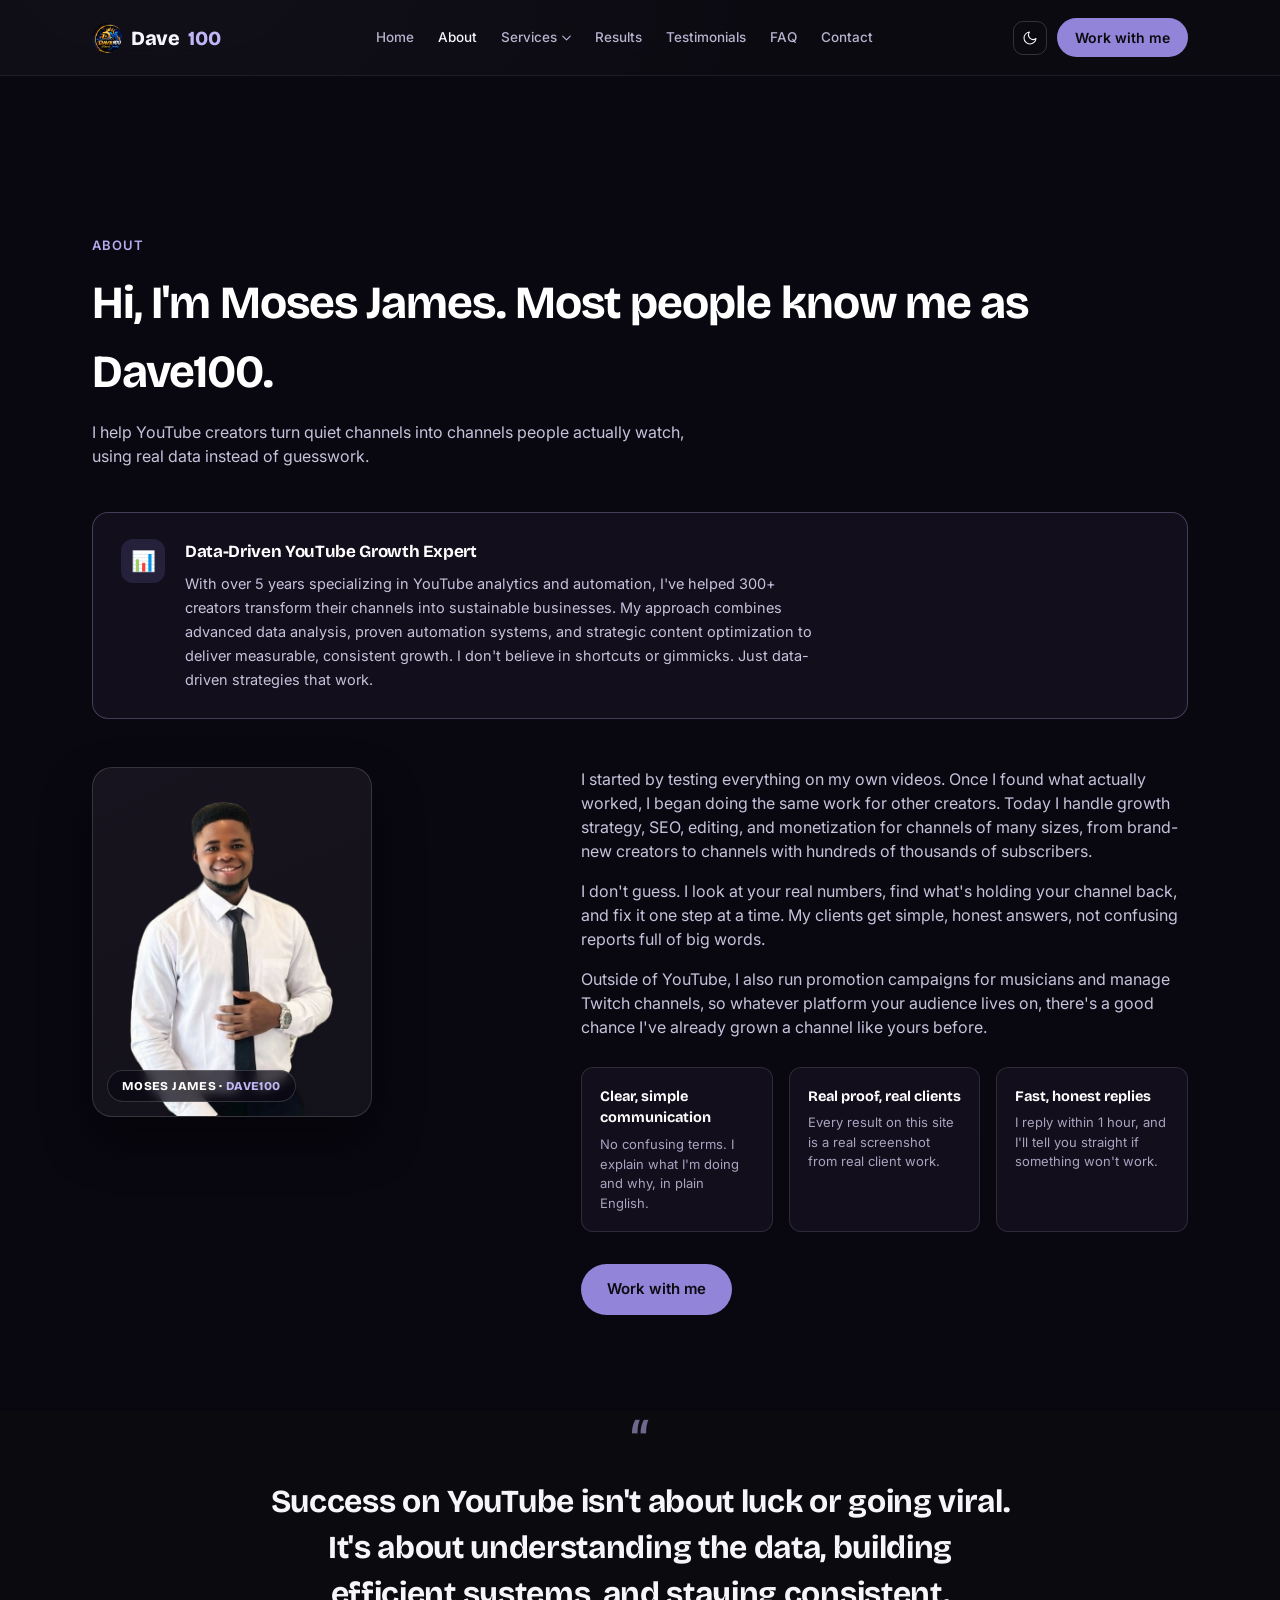
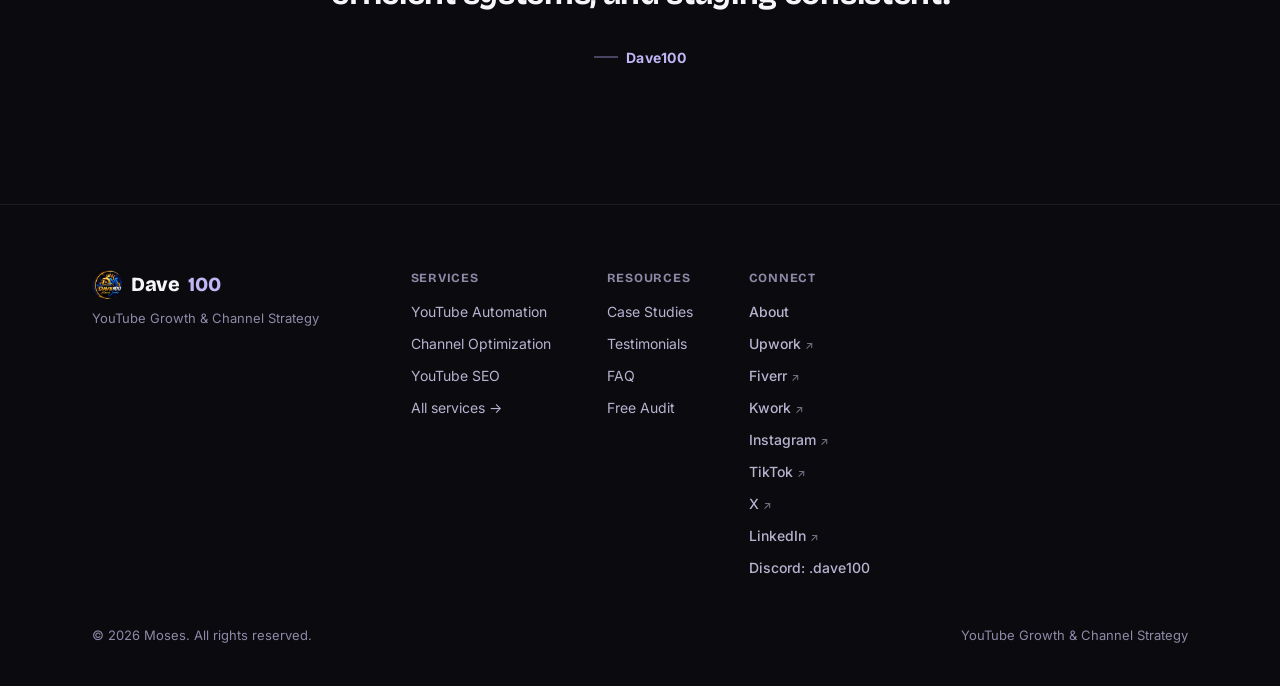
==== commit 67607634: "Update website with latest design changes from zip file" ====
--- a/about.html
+++ b/about.html
@@ -111,10 +111,12 @@
     <div class="mobile-drawer-section-title">Connect</div>
           <a href="https://www.upwork.com/freelancers/~0114f103cef5f4c0cb?mp_source=share" target="_blank" rel="noopener noreferrer">Upwork <span class="ext-arrow">↗</span></a>
           <a href="https://www.fiverr.com/daveexpertsolut" target="_blank" rel="noopener noreferrer">Fiverr <span class="ext-arrow">↗</span></a>
+          <a href="https://kwork.com/user/dave100" target="_blank" rel="noopener noreferrer">Kwork <span class="ext-arrow">↗</span></a>
           <a href="https://www.instagram.com/dave100expert?igsh=YXFxeG90dHRzeHRy" target="_blank" rel="noopener noreferrer">Instagram <span class="ext-arrow">↗</span></a>
           <a href="https://www.tiktok.com/@dave100pro?_r=1&_t=ZS-98qjq34Yhjo" target="_blank" rel="noopener noreferrer">TikTok <span class="ext-arrow">↗</span></a>
           <a href="https://x.com/mosesmiracle111?s=11" target="_blank" rel="noopener noreferrer">X <span class="ext-arrow">↗</span></a>
           <a href="https://www.linkedin.com/in/james-miracle-34a6613b3?utm_source=share_via&utm_content=profile&utm_medium=member_ios" target="_blank" rel="noopener noreferrer">LinkedIn <span class="ext-arrow">↗</span></a>
+          <a class="social-discord" title="Discord username">Discord: .dave100</a>
   </nav>
   <div class="mobile-drawer-foot">
     <a href="index.html#contact" class="nav-cta">Work with me</a>
@@ -212,10 +214,12 @@
             <a href="about.html">About</a>
             <a href="https://www.upwork.com/freelancers/~0114f103cef5f4c0cb?mp_source=share" target="_blank" rel="noopener noreferrer">Upwork <span class="ext-arrow">↗</span></a>
             <a href="https://www.fiverr.com/daveexpertsolut" target="_blank" rel="noopener noreferrer">Fiverr <span class="ext-arrow">↗</span></a>
+          <a href="https://kwork.com/user/dave100" target="_blank" rel="noopener noreferrer">Kwork <span class="ext-arrow">↗</span></a>
             <a href="https://www.instagram.com/dave100expert?igsh=YXFxeG90dHRzeHRy" target="_blank" rel="noopener noreferrer">Instagram <span class="ext-arrow">↗</span></a>
             <a href="https://www.tiktok.com/@dave100pro?_r=1&_t=ZS-98qjq34Yhjo" target="_blank" rel="noopener noreferrer">TikTok <span class="ext-arrow">↗</span></a>
             <a href="https://x.com/mosesmiracle111?s=11" target="_blank" rel="noopener noreferrer">X <span class="ext-arrow">↗</span></a>
             <a href="https://www.linkedin.com/in/james-miracle-34a6613b3?utm_source=share_via&utm_content=profile&utm_medium=member_ios" target="_blank" rel="noopener noreferrer">LinkedIn <span class="ext-arrow">↗</span></a>
+          <a class="social-discord" title="Discord username">Discord: .dave100</a>
           </div>
         </div>
       </div>
--- a/styles.css
+++ b/styles.css
@@ -275,31 +275,19 @@
   .orbit-badge{font-size:11px;padding:6px 12px;}
 }
 @media(max-width:640px){
-  .hero-orbit{min-height:400px;}
+  .hero-orbit{min-height:470px;}
   .hero-photo-wrap{max-width:140px;}
-  .orbit-ring-outer{--radius:150px;}
-  .orbit-ring-inner{--radius:110px;}
+  .orbit-ring-outer{--radius:195px;}
+  .orbit-ring-inner{--radius:150px;}
   .orbit-label{font-size:8px;padding:4px 7px;letter-spacing:0.01em;}
   .orbit-mark{margin-right:2px;border-left-width:3px;}
   .orbit-badge{font-size:9.5px;padding:5px 9px;}
-  .hero-stat-chip{padding:9px 12px;border-radius:11px;bottom:-8px;left:-8px;}
-  .hero-stat-chip .num{font-size:16px;}
-  .hero-stat-chip .label{font-size:9.5px;}
-  .hero-signature{padding:5px 9px;left:6px;top:-6px;}
-  .hero-name{font-size:9.5px;}
-  .hero-logo{font-size:8px;}
 }
 @media(max-width:360px){
-  .hero-orbit{min-height:350px;}
-  .orbit-ring-outer{--radius:126px;}
-  .orbit-ring-inner{--radius:92px;}
+  .hero-orbit{min-height:400px;}
+  .orbit-ring-outer{--radius:175px;}
+  .orbit-ring-inner{--radius:130px;}
   .hero-photo-wrap{max-width:122px;}
-  .hero-stat-chip{padding:6px 9px;border-radius:9px;bottom:-6px;left:-6px;max-width:90px;}
-  .hero-stat-chip .num{font-size:13px;}
-  .hero-stat-chip .label{font-size:8px;line-height:1.25;}
-  .hero-signature{padding:4px 7px;left:4px;top:-5px;}
-  .hero-name{font-size:8px;}
-  .hero-logo{font-size:7px;}
 }
 .hero-photo{
   aspect-ratio:4/5;border-radius:24px;
@@ -345,6 +333,22 @@
 }
 .hero-stat-chip .num{font-family:'Bricolage Grotesque',sans-serif;font-weight:800;font-size:22px;color:var(--accent-bright);}
 .hero-stat-chip .label{font-size:12px;color:var(--text-dim);}
+
+/* on phones the photo card is small enough that a badge overlapping its
+   edge covers real face area, not just a sliver — so instead of hanging
+   over the top/bottom edge, the chip sits fully outside the photo. These
+   must stay AFTER the base .hero-stat-chip rule above (same specificity)
+   or the base rule wins the cascade and the mobile position never applies. */
+@media(max-width:640px){
+  .hero-stat-chip{padding:9px 12px;border-radius:11px;bottom:-52px;left:-8px;}
+  .hero-stat-chip .num{font-size:16px;}
+  .hero-stat-chip .label{font-size:9.5px;}
+}
+@media(max-width:360px){
+  .hero-stat-chip{padding:6px 9px;border-radius:9px;bottom:-46px;left:-6px;max-width:90px;}
+  .hero-stat-chip .num{font-size:13px;}
+  .hero-stat-chip .label{font-size:8px;line-height:1.25;}
+}
 
 /* stat bar */
 .statbar{
@@ -690,6 +694,8 @@
 .footer-links a:hover{color:var(--text);}
 .footer-social{display:flex;flex-direction:column;gap:11px;font-size:14px;font-weight:500;color:var(--text-dim);}
 .footer-social a:hover{color:var(--accent-bright);}
+.social-discord,.footer-social .social-discord{cursor:default;}
+.social-discord:hover{background:none!important;color:inherit!important;}
 .ext-arrow{font-size:11px;opacity:.6;}
 .footer-bottom{margin-top:48px;font-size:13px;color:var(--text-faint);display:flex;justify-content:space-between;flex-wrap:wrap;gap:12px;}
 
@@ -778,6 +784,22 @@
   .hero-name .char,.hero-logo,.rotating-word{animation:none;background-position:0% 50%;}
 }
 #heroPhoto.is-revealed ~ .hero-signature .hero-logo{opacity:1;transition-delay:.55s;}
+
+/* on phones the photo card is small enough that a badge overlapping its
+   edge covers real face area, not just a sliver — so instead of hanging
+   over the top edge, the tag sits fully above the photo. Must stay AFTER
+   the base .hero-signature rule above (same specificity) or the base rule
+   wins the cascade and the mobile position never applies. */
+@media(max-width:640px){
+  .hero-signature{padding:5px 9px;left:6px;top:-40px;}
+  .hero-name{font-size:9.5px;}
+  .hero-logo{font-size:8px;}
+}
+@media(max-width:360px){
+  .hero-signature{padding:4px 7px;left:4px;top:-34px;}
+  .hero-name{font-size:8px;}
+  .hero-logo{font-size:7px;}
+}
 
 /* service-card proof badges: contained within the card, gentle 3D flip */
 .service-card{position:relative;}
